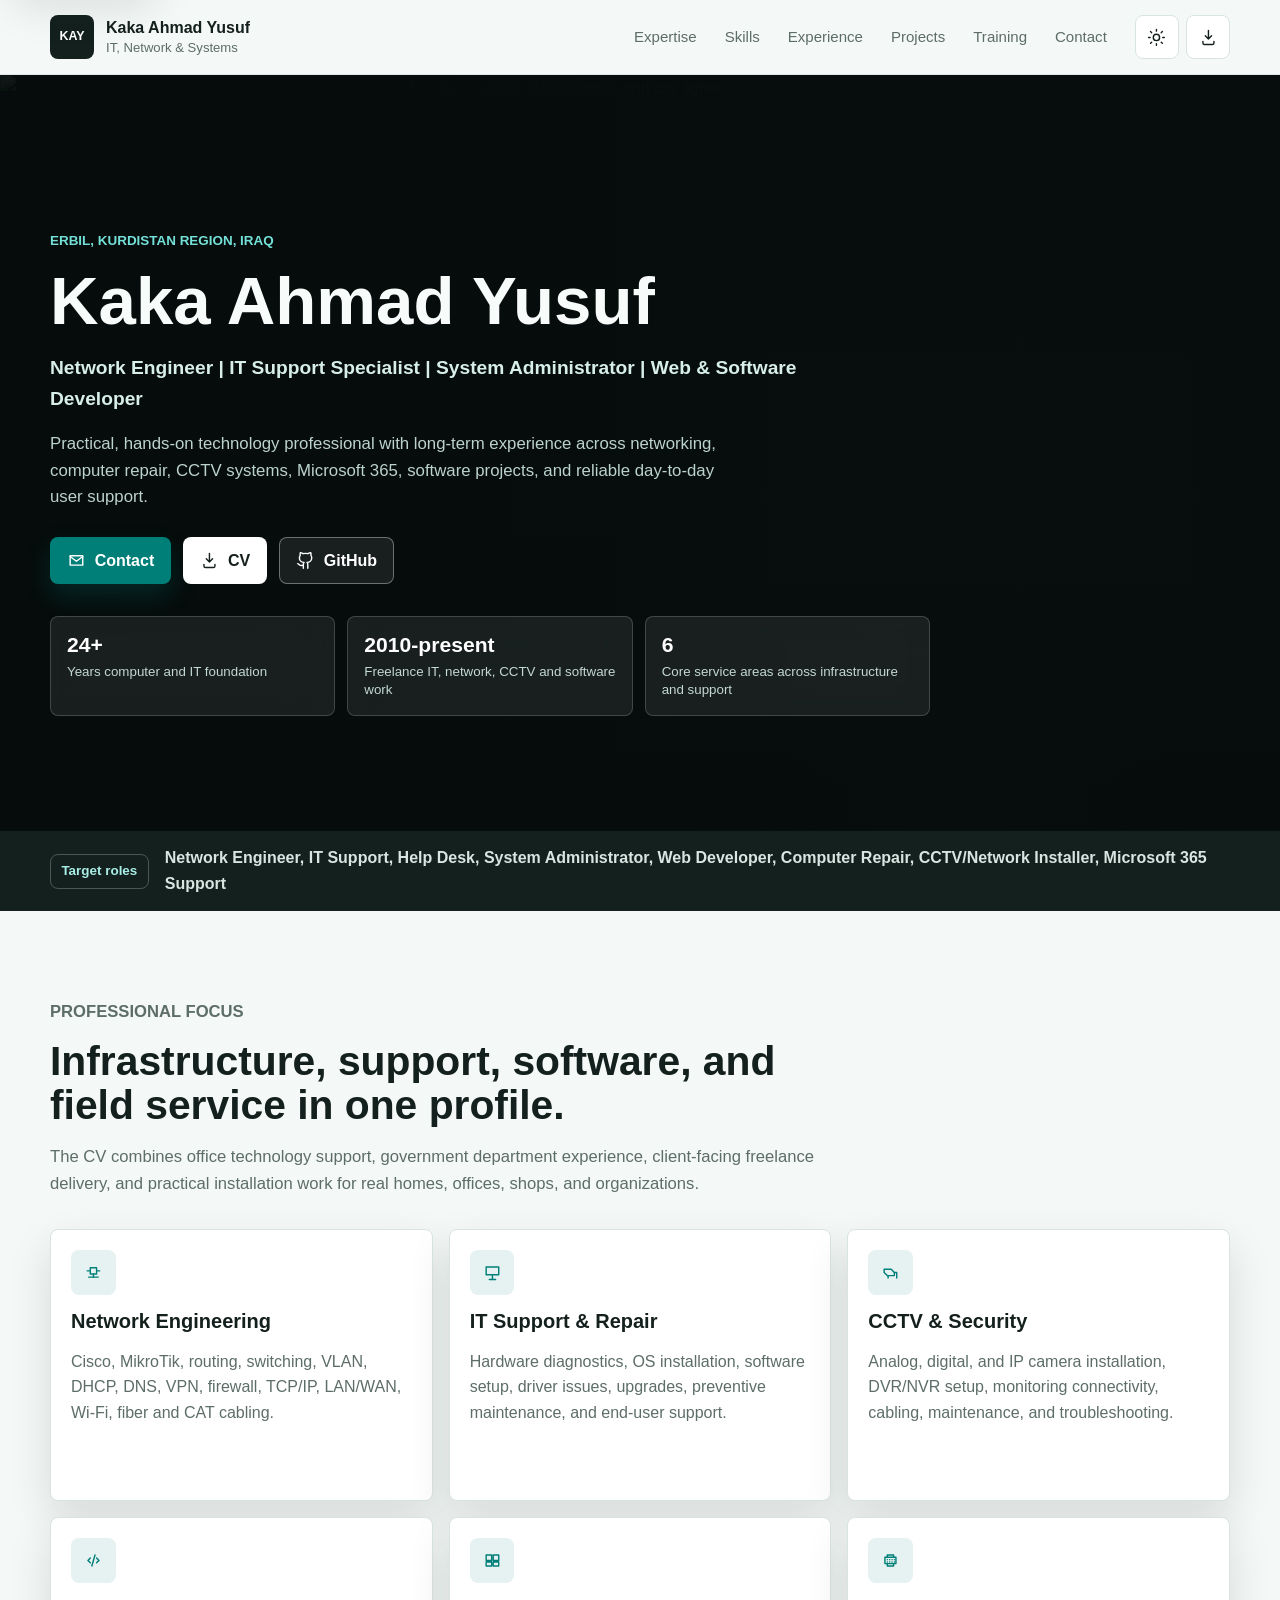
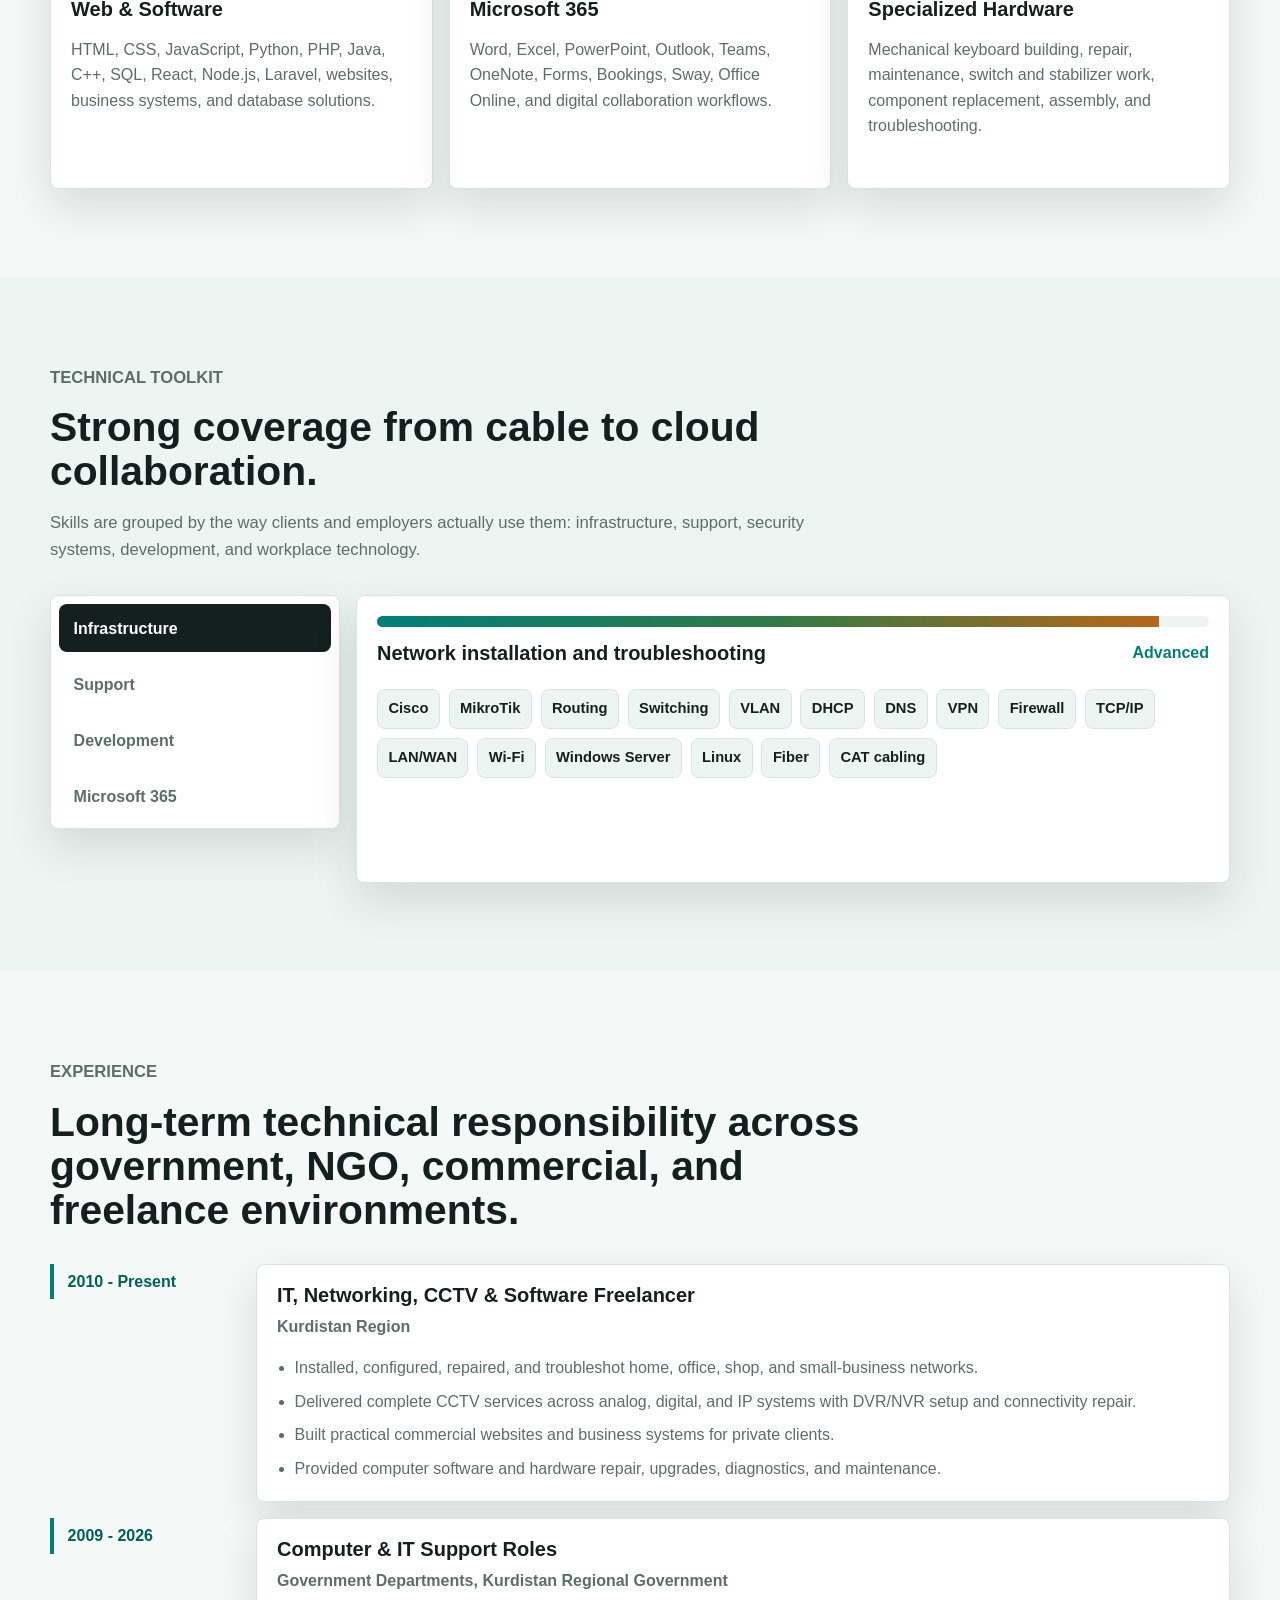
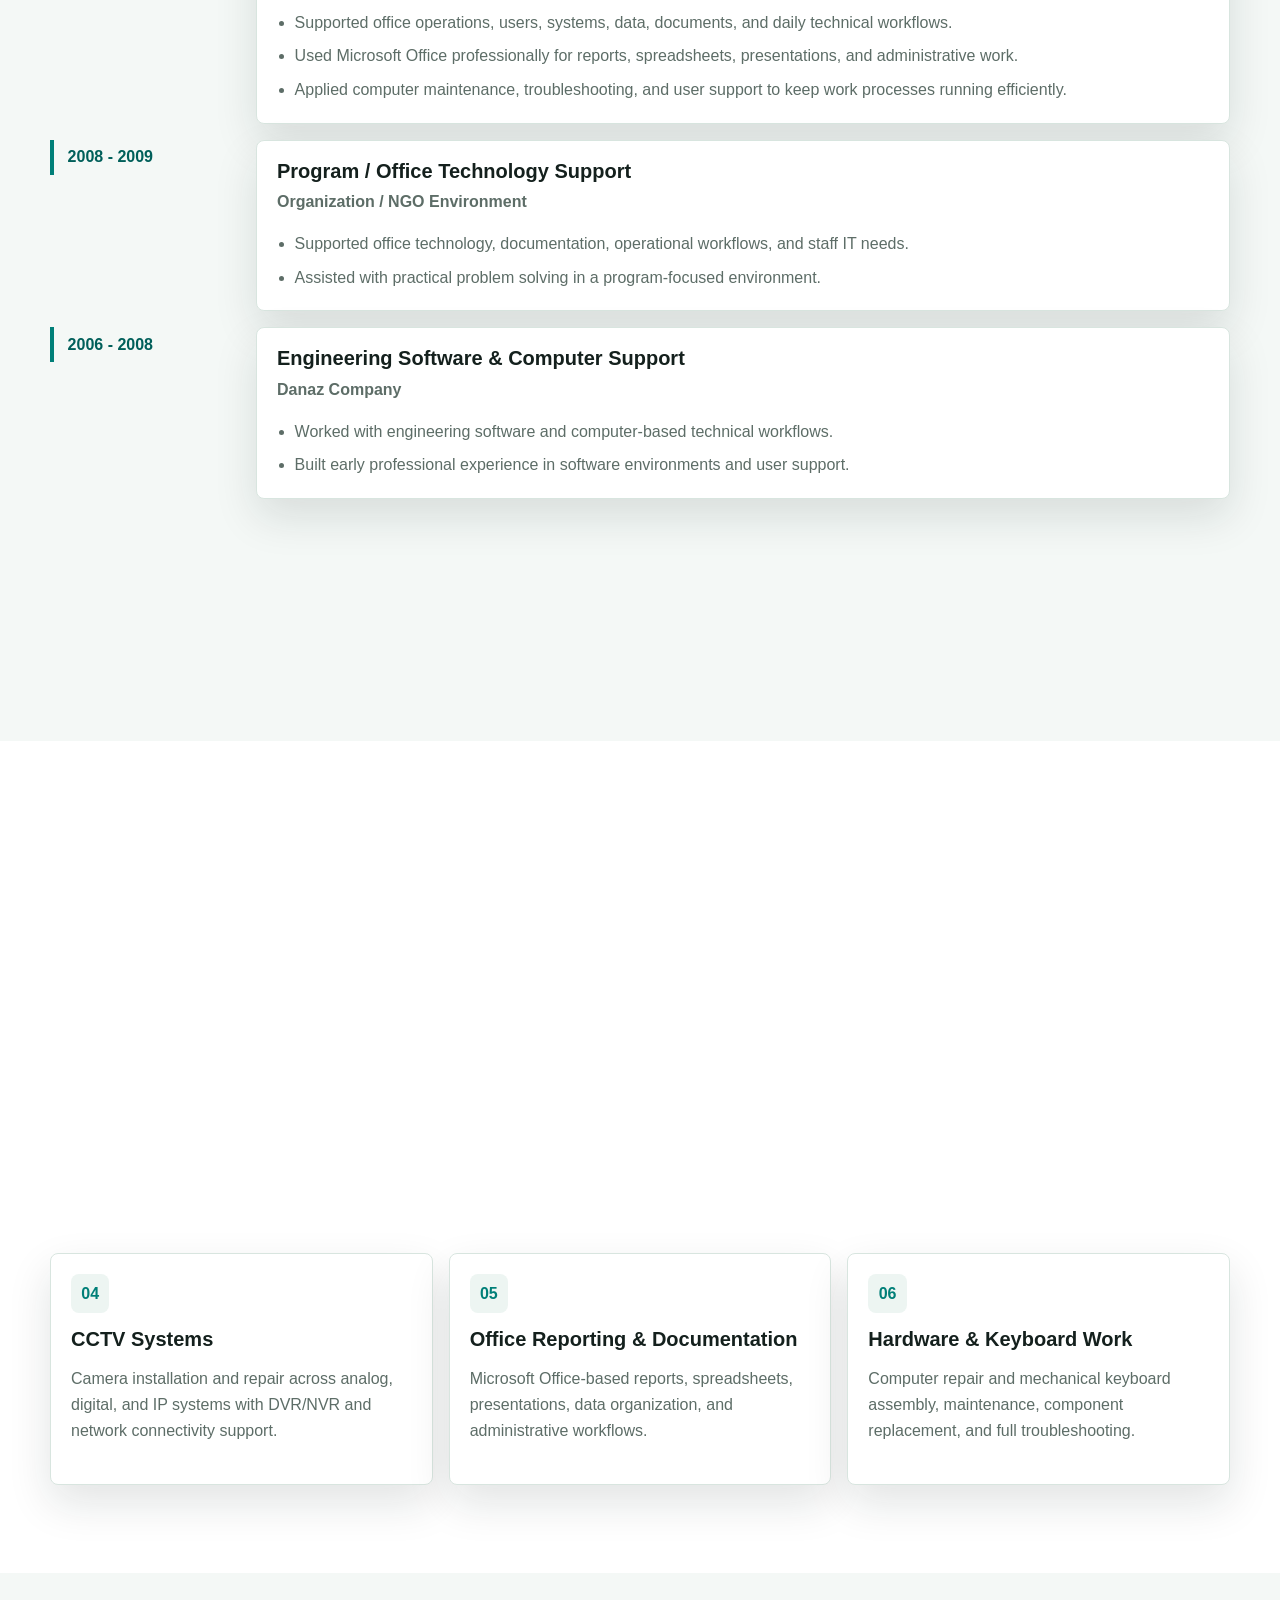
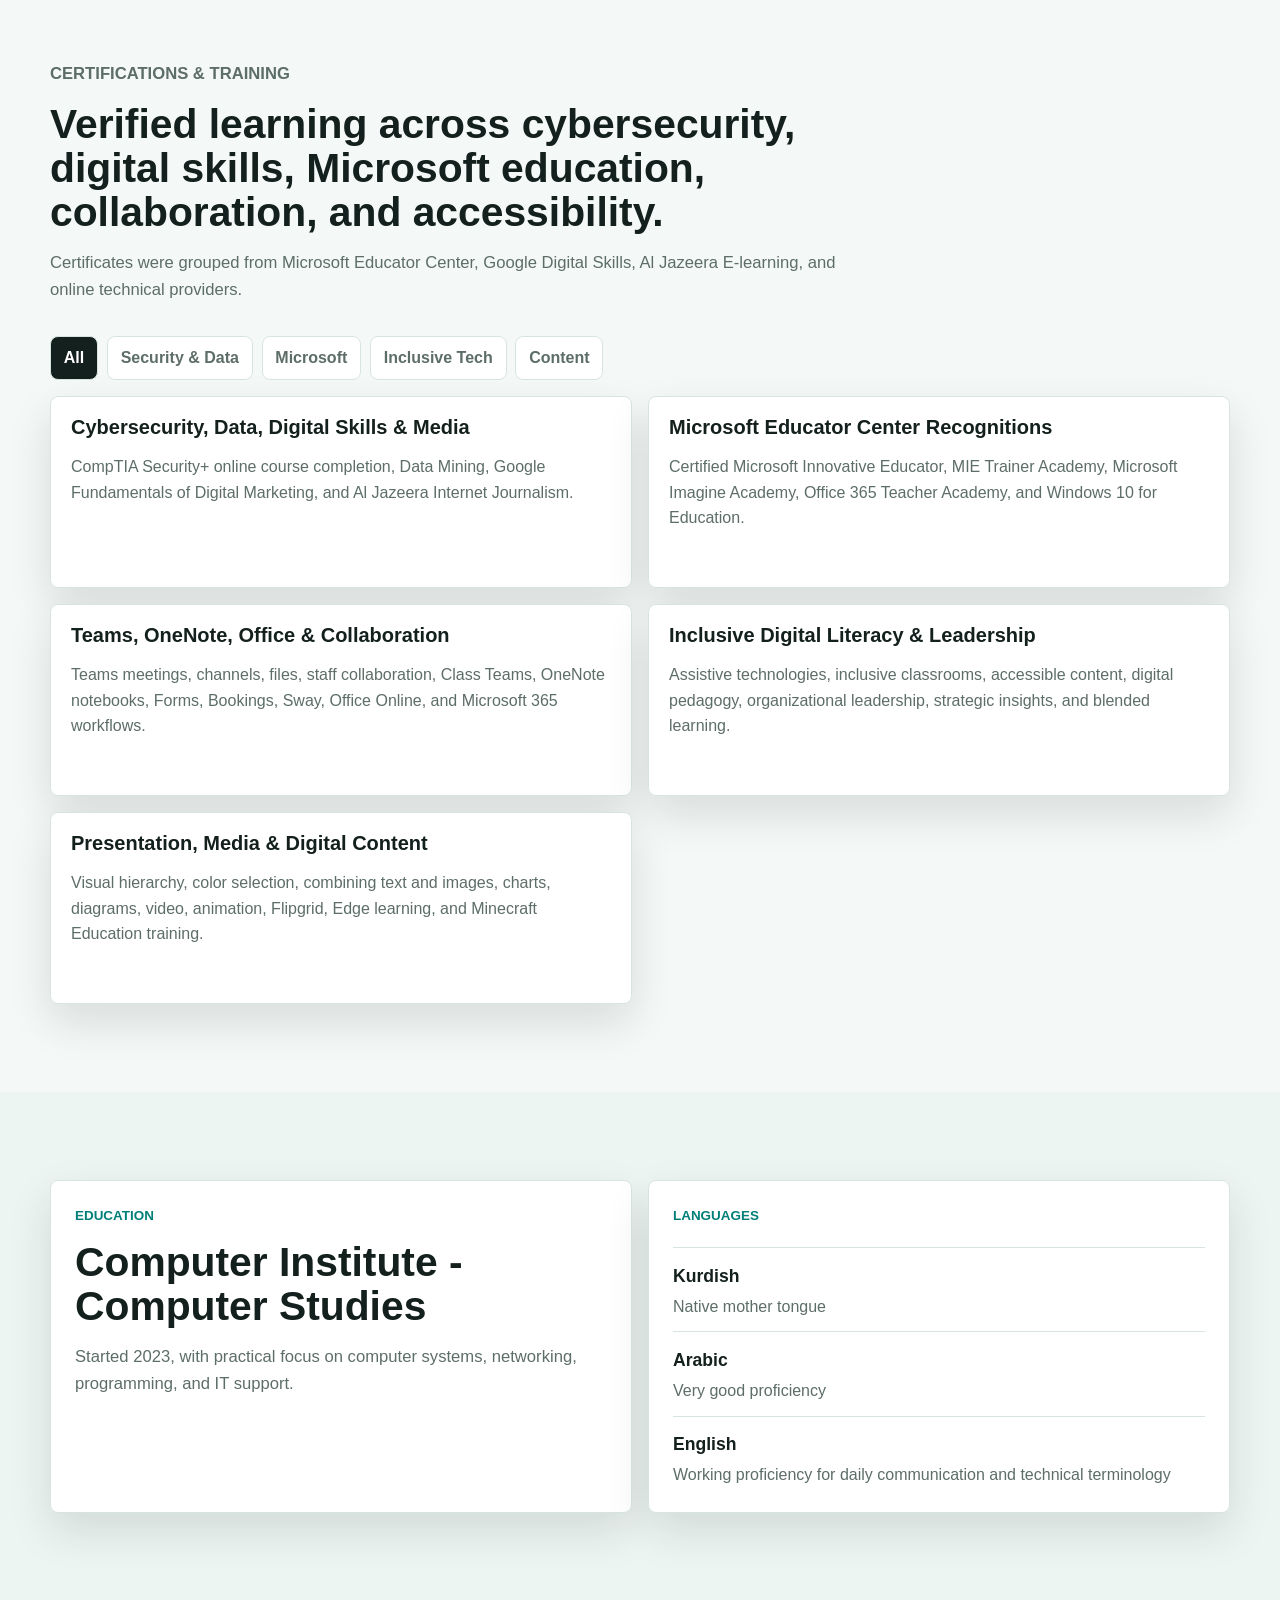
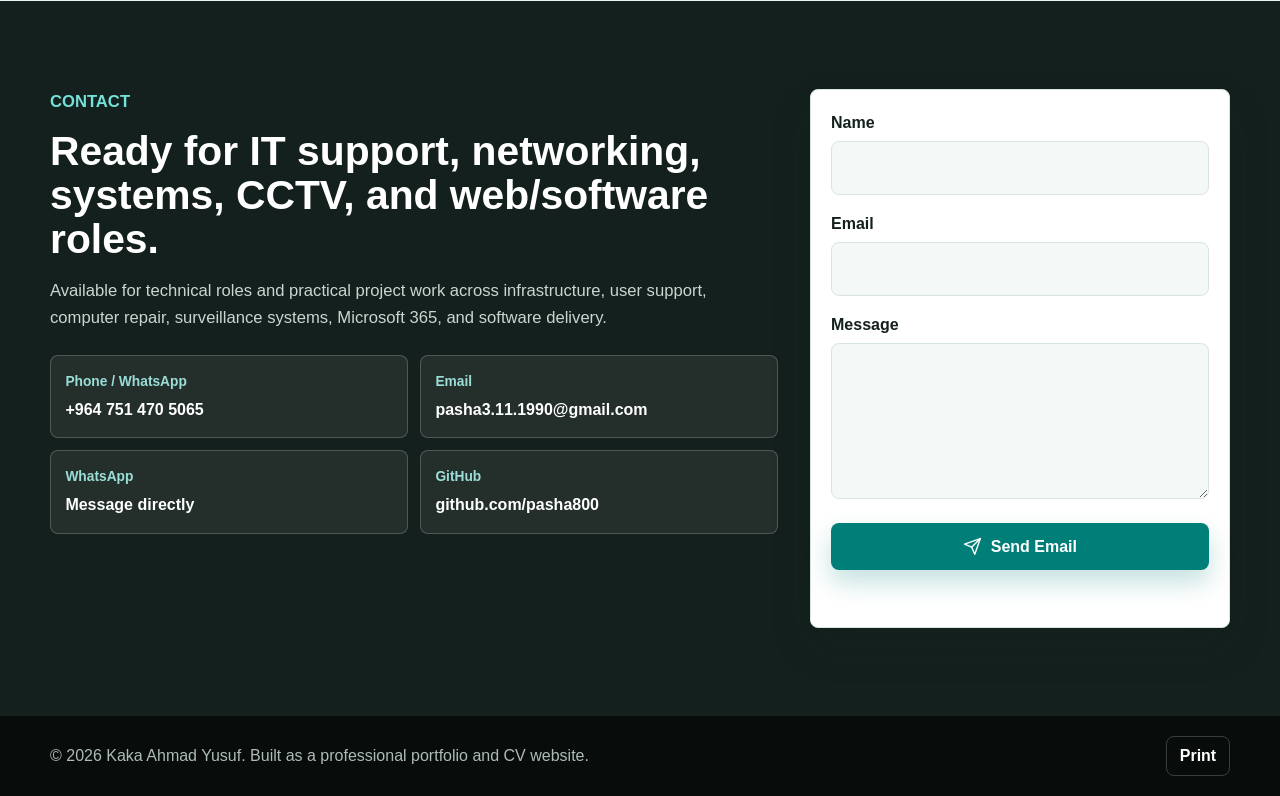
==== index.html @ f0e7d126 "Add files via upload" ====
<!doctype html>
<html lang="en">
  <head>
    <meta charset="utf-8">
    <meta name="viewport" content="width=device-width, initial-scale=1">
    <title>Kaka Ahmad Yusuf | Network Engineer & IT Support Specialist</title>
    <meta
      name="description"
      content="Portfolio and CV website for Kaka Ahmad Yusuf, an IT support, network engineering, CCTV, systems administration, and web/software development professional based in Erbil, Kurdistan Region, Iraq."
    >
    <meta name="theme-color" content="#0f1715">
    <meta property="og:title" content="Kaka Ahmad Yusuf | IT, Network & Systems Professional">
    <meta
      property="og:description"
      content="Experienced IT support, networking, CCTV, systems administration, Microsoft 365, and web/software development professional."
    >
    <meta property="og:type" content="website">
    <meta property="og:image" content="assets/hero-tech.png">
    <link rel="icon" href="assets/favicon.svg" type="image/svg+xml">
    <link rel="stylesheet" href="styles.css">
    <script type="application/ld+json">
      {
        "@context": "https://schema.org",
        "@type": "Person",
        "name": "Kaka Ahmad Yusuf",
        "jobTitle": "Network Engineer, IT Support Specialist, System Administrator, Web & Software Developer",
        "address": {
          "@type": "PostalAddress",
          "addressLocality": "Erbil",
          "addressRegion": "Kurdistan Region",
          "addressCountry": "Iraq"
        },
        "email": "mailto:pasha3.11.1990@gmail.com",
        "telephone": "+9647514705065",
        "sameAs": ["https://github.com/pasha800"],
        "knowsAbout": [
          "Cisco",
          "MikroTik",
          "Network troubleshooting",
          "CCTV",
          "Computer repair",
          "Microsoft 365",
          "Web development",
          "System administration"
        ]
      }
    </script>
  </head>
  <body>
    <a class="skip-link" href="#main">Skip to content</a>
    <div class="scroll-progress" aria-hidden="true"></div>

    <header class="site-header" id="top">
      <nav class="nav-shell" aria-label="Primary navigation">
        <a class="brand" href="#top" aria-label="Kaka Ahmad Yusuf home">
          <span class="brand-mark" aria-hidden="true">KAY</span>
          <span class="brand-copy">
            <strong>Kaka Ahmad Yusuf</strong>
            <small>IT, Network & Systems</small>
          </span>
        </a>

        <button class="icon-button nav-toggle" type="button" aria-expanded="false" aria-controls="nav-menu" aria-label="Open navigation" title="Open navigation">
          <svg viewBox="0 0 24 24" aria-hidden="true">
            <path d="M4 7h16M4 12h16M4 17h16"></path>
          </svg>
        </button>

        <div class="nav-links" id="nav-menu">
          <a href="#expertise">Expertise</a>
          <a href="#skills">Skills</a>
          <a href="#experience">Experience</a>
          <a href="#projects">Projects</a>
          <a href="#certifications">Training</a>
          <a href="#contact">Contact</a>
        </div>

        <div class="nav-actions">
          <button class="icon-button theme-toggle" type="button" aria-label="Toggle color theme" title="Toggle theme">
            <svg class="sun-icon" viewBox="0 0 24 24" aria-hidden="true">
              <path d="M12 4V2m0 20v-2m8-8h2M2 12h2m14.1-6.1 1.4-1.4M4.5 19.5l1.4-1.4m0-12.2L4.5 4.5m15 15-1.4-1.4"></path>
              <circle cx="12" cy="12" r="4"></circle>
            </svg>
            <svg class="moon-icon" viewBox="0 0 24 24" aria-hidden="true">
              <path d="M20 14.7A8 8 0 0 1 9.3 4 7 7 0 1 0 20 14.7Z"></path>
            </svg>
          </button>
          <a class="icon-button nav-download" href="Kaka_Ahmad_Yusuf_CV.docx" download aria-label="Download CV" title="Download CV">
            <svg viewBox="0 0 24 24" aria-hidden="true">
              <path d="M12 3v11m0 0 4-4m-4 4-4-4"></path>
              <path d="M5 17v2a2 2 0 0 0 2 2h10a2 2 0 0 0 2-2v-2"></path>
            </svg>
          </a>
        </div>
      </nav>
    </header>

    <main id="main">
      <section class="hero" aria-labelledby="hero-title">
        <img class="hero-image" src="assets/hero-tech.png" alt="Modern network operations room with server racks, CCTV, fiber cabling, dashboards, and city lights.">
        <div class="hero-shade" aria-hidden="true"></div>
        <div class="hero-content">
          <p class="eyebrow">Erbil, Kurdistan Region, Iraq</p>
          <h1 id="hero-title">Kaka Ahmad Yusuf</h1>
          <p class="hero-role">Network Engineer | IT Support Specialist | System Administrator | Web & Software Developer</p>
          <p class="hero-summary">
            Practical, hands-on technology professional with long-term experience across networking, computer repair, CCTV systems,
            Microsoft 365, software projects, and reliable day-to-day user support.
          </p>
          <div class="hero-actions" aria-label="Primary contact actions">
            <a class="button button-primary" href="mailto:pasha3.11.1990@gmail.com">
              <svg viewBox="0 0 24 24" aria-hidden="true">
                <path d="M4 6h16v12H4z"></path>
                <path d="m4 7 8 6 8-6"></path>
              </svg>
              Contact
            </a>
            <a class="button button-secondary" href="Kaka_Ahmad_Yusuf_CV.docx" download>
              <svg viewBox="0 0 24 24" aria-hidden="true">
                <path d="M12 3v11m0 0 4-4m-4 4-4-4"></path>
                <path d="M5 17v2a2 2 0 0 0 2 2h10a2 2 0 0 0 2-2v-2"></path>
              </svg>
              CV
            </a>
            <a class="button button-ghost" href="https://github.com/pasha800" target="_blank" rel="noreferrer">
              <svg viewBox="0 0 24 24" aria-hidden="true">
                <path d="M15 22v-4a4.8 4.8 0 0 0-1-3.5c3 0 6-2 6-5.5.1-1.3-.3-2.5-1.1-3.5.3-1.1.3-2.3-.1-3.4 0 0-1-.3-3.5 1.3a12.3 12.3 0 0 0-6.3 0C6.5 1.8 5.5 2.1 5.5 2.1c-.4 1.1-.4 2.3-.1 3.4A5.2 5.2 0 0 0 4.3 9c0 3.5 3 5.5 6 5.5a4.8 4.8 0 0 0-1 3.5v4"></path>
                <path d="M9 18c-4.5 2-5-2-7-2"></path>
              </svg>
              GitHub
            </a>
          </div>
          <div class="hero-facts" aria-label="Professional highlights">
            <div>
              <span>24+</span>
              <small>Years computer and IT foundation</small>
            </div>
            <div>
              <span>2010-present</span>
              <small>Freelance IT, network, CCTV and software work</small>
            </div>
            <div>
              <span>6</span>
              <small>Core service areas across infrastructure and support</small>
            </div>
          </div>
        </div>
      </section>

      <section class="role-strip" aria-label="Target roles">
        <div class="role-strip-inner">
          <span>Target roles</span>
          <p>Network Engineer, IT Support, Help Desk, System Administrator, Web Developer, Computer Repair, CCTV/Network Installer, Microsoft 365 Support</p>
        </div>
      </section>

      <section class="section section-light" id="expertise">
        <div class="section-inner">
          <div class="section-head reveal">
            <p class="eyebrow">Professional focus</p>
            <h2>Infrastructure, support, software, and field service in one profile.</h2>
            <p>
              The CV combines office technology support, government department experience, client-facing freelance delivery,
              and practical installation work for real homes, offices, shops, and organizations.
            </p>
          </div>

          <div class="card-grid expertise-grid">
            <article class="feature-card reveal">
              <span class="card-icon" aria-hidden="true">
                <svg viewBox="0 0 24 24"><path d="M6 18h12M8 6h8v8H8z"></path><path d="M12 14v4M7 10H4m16 0h-3"></path></svg>
              </span>
              <h3>Network Engineering</h3>
              <p>Cisco, MikroTik, routing, switching, VLAN, DHCP, DNS, VPN, firewall, TCP/IP, LAN/WAN, Wi-Fi, fiber and CAT cabling.</p>
            </article>
            <article class="feature-card reveal">
              <span class="card-icon" aria-hidden="true">
                <svg viewBox="0 0 24 24"><path d="M4 5h16v10H4z"></path><path d="M8 21h8m-4-6v6"></path></svg>
              </span>
              <h3>IT Support & Repair</h3>
              <p>Hardware diagnostics, OS installation, software setup, driver issues, upgrades, preventive maintenance, and end-user support.</p>
            </article>
            <article class="feature-card reveal">
              <span class="card-icon" aria-hidden="true">
                <svg viewBox="0 0 24 24"><path d="M4 8h9l4 4v4H8l-4-4z"></path><path d="M17 12h3v7M9 16v3"></path></svg>
              </span>
              <h3>CCTV & Security</h3>
              <p>Analog, digital, and IP camera installation, DVR/NVR setup, monitoring connectivity, cabling, maintenance, and troubleshooting.</p>
            </article>
            <article class="feature-card reveal">
              <span class="card-icon" aria-hidden="true">
                <svg viewBox="0 0 24 24"><path d="M8 9 5 12l3 3m8-6 3 3-3 3"></path><path d="m14 5-4 14"></path></svg>
              </span>
              <h3>Web & Software</h3>
              <p>HTML, CSS, JavaScript, Python, PHP, Java, C++, SQL, React, Node.js, Laravel, websites, business systems, and database solutions.</p>
            </article>
            <article class="feature-card reveal">
              <span class="card-icon" aria-hidden="true">
                <svg viewBox="0 0 24 24"><path d="M4 5h7v7H4zM13 5h7v7h-7zM4 14h7v5H4zM13 14h7v5h-7z"></path></svg>
              </span>
              <h3>Microsoft 365</h3>
              <p>Word, Excel, PowerPoint, Outlook, Teams, OneNote, Forms, Bookings, Sway, Office Online, and digital collaboration workflows.</p>
            </article>
            <article class="feature-card reveal">
              <span class="card-icon" aria-hidden="true">
                <svg viewBox="0 0 24 24"><path d="M5 8h14v8H5z"></path><path d="M8 8V5h8v3M8 16v3h8v-3M8 11h.1M11 11h.1M14 11h.1M17 11h.1M8 14h.1M11 14h.1M14 14h.1M17 14h.1"></path></svg>
              </span>
              <h3>Specialized Hardware</h3>
              <p>Mechanical keyboard building, repair, maintenance, switch and stabilizer work, component replacement, assembly, and troubleshooting.</p>
            </article>
          </div>
        </div>
      </section>

      <section class="section section-muted" id="skills">
        <div class="section-inner">
          <div class="section-head reveal">
            <p class="eyebrow">Technical toolkit</p>
            <h2>Strong coverage from cable to cloud collaboration.</h2>
            <p>Skills are grouped by the way clients and employers actually use them: infrastructure, support, security systems, development, and workplace technology.</p>
          </div>

          <div class="skill-layout">
            <div class="skill-tabs reveal" role="tablist" aria-label="Skill groups">
              <button class="tab-button" type="button" role="tab" aria-selected="true" aria-controls="skill-network" id="tab-network" data-tab="skill-network">Infrastructure</button>
              <button class="tab-button" type="button" role="tab" aria-selected="false" aria-controls="skill-support" id="tab-support" data-tab="skill-support">Support</button>
              <button class="tab-button" type="button" role="tab" aria-selected="false" aria-controls="skill-dev" id="tab-dev" data-tab="skill-dev">Development</button>
              <button class="tab-button" type="button" role="tab" aria-selected="false" aria-controls="skill-office" id="tab-office" data-tab="skill-office">Microsoft 365</button>
            </div>

            <div class="skill-panels reveal">
              <div class="skill-panel" id="skill-network" role="tabpanel" aria-labelledby="tab-network">
                <div class="skill-meter"><span style="--level: 94%"></span><strong>Network installation and troubleshooting</strong><em>Advanced</em></div>
                <div class="skill-cloud">
                  <span>Cisco</span><span>MikroTik</span><span>Routing</span><span>Switching</span><span>VLAN</span><span>DHCP</span><span>DNS</span><span>VPN</span><span>Firewall</span><span>TCP/IP</span><span>LAN/WAN</span><span>Wi-Fi</span><span>Windows Server</span><span>Linux</span><span>Fiber</span><span>CAT cabling</span>
                </div>
              </div>
              <div class="skill-panel" id="skill-support" role="tabpanel" aria-labelledby="tab-support" hidden>
                <div class="skill-meter"><span style="--level: 92%"></span><strong>Computer diagnostics and user support</strong><em>Advanced</em></div>
                <div class="skill-cloud">
                  <span>Hardware diagnostics</span><span>OS installation</span><span>Software setup</span><span>Driver repair</span><span>Upgrades</span><span>Maintenance</span><span>Help desk</span><span>End-user support</span><span>Component troubleshooting</span><span>Mechanical keyboards</span>
                </div>
              </div>
              <div class="skill-panel" id="skill-dev" role="tabpanel" aria-labelledby="tab-dev" hidden>
                <div class="skill-meter"><span style="--level: 86%"></span><strong>Websites, business systems, and database solutions</strong><em>Strong</em></div>
                <div class="skill-cloud">
                  <span>HTML</span><span>CSS</span><span>JavaScript</span><span>Python</span><span>PHP</span><span>Java</span><span>C++</span><span>SQL</span><span>React</span><span>Node.js</span><span>Laravel</span><span>Database-driven systems</span>
                </div>
              </div>
              <div class="skill-panel" id="skill-office" role="tabpanel" aria-labelledby="tab-office" hidden>
                <div class="skill-meter"><span style="--level: 90%"></span><strong>Office productivity and collaboration</strong><em>Advanced</em></div>
                <div class="skill-cloud">
                  <span>Word</span><span>Excel</span><span>PowerPoint</span><span>Outlook</span><span>Teams</span><span>OneNote</span><span>Forms</span><span>Bookings</span><span>Sway</span><span>Office Online</span><span>Windows 10 for Education</span>
                </div>
              </div>
            </div>
          </div>
        </div>
      </section>

      <section class="section section-light" id="experience">
        <div class="section-inner">
          <div class="section-head reveal">
            <p class="eyebrow">Experience</p>
            <h2>Long-term technical responsibility across government, NGO, commercial, and freelance environments.</h2>
          </div>

          <div class="timeline">
            <article class="timeline-item reveal">
              <div class="timeline-date">2010 - Present</div>
              <div class="timeline-body">
                <h3>IT, Networking, CCTV & Software Freelancer</h3>
                <p>Kurdistan Region</p>
                <ul>
                  <li>Installed, configured, repaired, and troubleshot home, office, shop, and small-business networks.</li>
                  <li>Delivered complete CCTV services across analog, digital, and IP systems with DVR/NVR setup and connectivity repair.</li>
                  <li>Built practical commercial websites and business systems for private clients.</li>
                  <li>Provided computer software and hardware repair, upgrades, diagnostics, and maintenance.</li>
                </ul>
              </div>
            </article>
            <article class="timeline-item reveal">
              <div class="timeline-date">2009 - 2026</div>
              <div class="timeline-body">
                <h3>Computer & IT Support Roles</h3>
                <p>Government Departments, Kurdistan Regional Government</p>
                <ul>
                  <li>Supported office operations, users, systems, data, documents, and daily technical workflows.</li>
                  <li>Used Microsoft Office professionally for reports, spreadsheets, presentations, and administrative work.</li>
                  <li>Applied computer maintenance, troubleshooting, and user support to keep work processes running efficiently.</li>
                </ul>
              </div>
            </article>
            <article class="timeline-item reveal">
              <div class="timeline-date">2008 - 2009</div>
              <div class="timeline-body">
                <h3>Program / Office Technology Support</h3>
                <p>Organization / NGO Environment</p>
                <ul>
                  <li>Supported office technology, documentation, operational workflows, and staff IT needs.</li>
                  <li>Assisted with practical problem solving in a program-focused environment.</li>
                </ul>
              </div>
            </article>
            <article class="timeline-item reveal">
              <div class="timeline-date">2006 - 2008</div>
              <div class="timeline-body">
                <h3>Engineering Software & Computer Support</h3>
                <p>Danaz Company</p>
                <ul>
                  <li>Worked with engineering software and computer-based technical workflows.</li>
                  <li>Built early professional experience in software environments and user support.</li>
                </ul>
              </div>
            </article>
            <article class="timeline-item reveal">
              <div class="timeline-date">2002 - 2007</div>
              <div class="timeline-body">
                <h3>Early Computer & Technical Experience</h3>
                <p>Various computer-based work</p>
                <ul>
                  <li>Developed a strong hands-on foundation in software, hardware, troubleshooting, and practical IT support.</li>
                </ul>
              </div>
            </article>
          </div>
        </div>
      </section>

      <section class="section section-accent" id="projects">
        <div class="section-inner">
          <div class="section-head reveal">
            <p class="eyebrow">Selected project experience</p>
            <h2>Practical delivery for organizations, offices, shops, and individual clients.</h2>
          </div>

          <div class="card-grid project-grid">
            <article class="project-card reveal">
              <span>01</span>
              <h3>Business Systems & Workflow Tools</h3>
              <p>Government and commercial software projects built around practical daily workflows and reliable operation.</p>
            </article>
            <article class="project-card reveal">
              <span>02</span>
              <h3>Web Development</h3>
              <p>Private and commercial websites using modern web technologies, database-driven solutions, and client-focused structure.</p>
            </article>
            <article class="project-card reveal">
              <span>03</span>
              <h3>Network Installation & Repair</h3>
              <p>Fiber, CAT cabling, routers, switches, Wi-Fi coverage, device setup, and troubleshooting for homes and workplaces.</p>
            </article>
            <article class="project-card reveal">
              <span>04</span>
              <h3>CCTV Systems</h3>
              <p>Camera installation and repair across analog, digital, and IP systems with DVR/NVR and network connectivity support.</p>
            </article>
            <article class="project-card reveal">
              <span>05</span>
              <h3>Office Reporting & Documentation</h3>
              <p>Microsoft Office-based reports, spreadsheets, presentations, data organization, and administrative workflows.</p>
            </article>
            <article class="project-card reveal">
              <span>06</span>
              <h3>Hardware & Keyboard Work</h3>
              <p>Computer repair and mechanical keyboard assembly, maintenance, component replacement, and full troubleshooting.</p>
            </article>
          </div>
        </div>
      </section>

      <section class="section section-light" id="certifications">
        <div class="section-inner">
          <div class="section-head reveal">
            <p class="eyebrow">Certifications & training</p>
            <h2>Verified learning across cybersecurity, digital skills, Microsoft education, collaboration, and accessibility.</h2>
            <p>Certificates were grouped from Microsoft Educator Center, Google Digital Skills, Al Jazeera E-learning, and online technical providers.</p>
          </div>

          <div class="filter-bar reveal" aria-label="Certification filters">
            <button class="filter-button" type="button" data-filter="all" aria-pressed="true">All</button>
            <button class="filter-button" type="button" data-filter="security" aria-pressed="false">Security & Data</button>
            <button class="filter-button" type="button" data-filter="microsoft" aria-pressed="false">Microsoft</button>
            <button class="filter-button" type="button" data-filter="inclusive" aria-pressed="false">Inclusive Tech</button>
            <button class="filter-button" type="button" data-filter="content" aria-pressed="false">Content</button>
          </div>

          <div class="cert-grid">
            <article class="cert-card reveal" data-cert="security">
              <h3>Cybersecurity, Data, Digital Skills & Media</h3>
              <p>CompTIA Security+ online course completion, Data Mining, Google Fundamentals of Digital Marketing, and Al Jazeera Internet Journalism.</p>
            </article>
            <article class="cert-card reveal" data-cert="microsoft">
              <h3>Microsoft Educator Center Recognitions</h3>
              <p>Certified Microsoft Innovative Educator, MIE Trainer Academy, Microsoft Imagine Academy, Office 365 Teacher Academy, and Windows 10 for Education.</p>
            </article>
            <article class="cert-card reveal" data-cert="microsoft">
              <h3>Teams, OneNote, Office & Collaboration</h3>
              <p>Teams meetings, channels, files, staff collaboration, Class Teams, OneNote notebooks, Forms, Bookings, Sway, Office Online, and Microsoft 365 workflows.</p>
            </article>
            <article class="cert-card reveal" data-cert="inclusive">
              <h3>Inclusive Digital Literacy & Leadership</h3>
              <p>Assistive technologies, inclusive classrooms, accessible content, digital pedagogy, organizational leadership, strategic insights, and blended learning.</p>
            </article>
            <article class="cert-card reveal" data-cert="content">
              <h3>Presentation, Media & Digital Content</h3>
              <p>Visual hierarchy, color selection, combining text and images, charts, diagrams, video, animation, Flipgrid, Edge learning, and Minecraft Education training.</p>
            </article>
          </div>
        </div>
      </section>

      <section class="section section-muted" id="education">
        <div class="section-inner two-column">
          <div class="panel-block reveal">
            <p class="eyebrow">Education</p>
            <h2>Computer Institute - Computer Studies</h2>
            <p class="large-text">Started 2023, with practical focus on computer systems, networking, programming, and IT support.</p>
          </div>
          <div class="panel-block reveal">
            <p class="eyebrow">Languages</p>
            <div class="language-list">
              <div><strong>Kurdish</strong><span>Native mother tongue</span></div>
              <div><strong>Arabic</strong><span>Very good proficiency</span></div>
              <div><strong>English</strong><span>Working proficiency for daily communication and technical terminology</span></div>
            </div>
          </div>
        </div>
      </section>

      <section class="section contact-section" id="contact">
        <div class="section-inner contact-layout">
          <div class="contact-copy reveal">
            <p class="eyebrow">Contact</p>
            <h2>Ready for IT support, networking, systems, CCTV, and web/software roles.</h2>
            <p>
              Available for technical roles and practical project work across infrastructure, user support, computer repair,
              surveillance systems, Microsoft 365, and software delivery.
            </p>
            <div class="contact-methods">
              <a href="tel:+9647514705065">
                <span>Phone / WhatsApp</span>
                <strong>+964 751 470 5065</strong>
              </a>
              <a href="mailto:pasha3.11.1990@gmail.com">
                <span>Email</span>
                <strong>pasha3.11.1990@gmail.com</strong>
              </a>
              <a href="https://wa.me/9647514705065" target="_blank" rel="noreferrer">
                <span>WhatsApp</span>
                <strong>Message directly</strong>
              </a>
              <a href="https://github.com/pasha800" target="_blank" rel="noreferrer">
                <span>GitHub</span>
                <strong>github.com/pasha800</strong>
              </a>
            </div>
          </div>

          <form class="contact-form reveal" id="contact-form">
            <label for="name">Name</label>
            <input id="name" name="name" type="text" autocomplete="name" required>

            <label for="email">Email</label>
            <input id="email" name="email" type="email" autocomplete="email" required>

            <label for="message">Message</label>
            <textarea id="message" name="message" rows="5" required></textarea>

            <button class="button button-primary" type="submit">
              <svg viewBox="0 0 24 24" aria-hidden="true">
                <path d="M22 2 11 13"></path>
                <path d="m22 2-7 20-4-9-9-4z"></path>
              </svg>
              Send Email
            </button>
            <p class="form-status" id="form-status" role="status" aria-live="polite"></p>
          </form>
        </div>
      </section>
    </main>

    <footer class="site-footer">
      <div class="footer-inner">
        <p>© <span id="year"></span> Kaka Ahmad Yusuf. Built as a professional portfolio and CV website.</p>
        <button class="text-button" type="button" id="print-page">Print</button>
      </div>
    </footer>

    <script src="script.js"></script>
  </body>
</html>
---- styles.css ----
:root {
  color-scheme: light;
  --bg: #f4f8f6;
  --surface: #ffffff;
  --surface-strong: #edf5f2;
  --ink: #14201d;
  --muted: #5d6d67;
  --line: #d8e5df;
  --teal: #007f78;
  --teal-strong: #005f5a;
  --amber: #b86617;
  --green: #2f7a47;
  --shadow: 0 18px 44px rgba(20, 32, 29, 0.12);
  --radius: 8px;
  --max: 1180px;
  --header: 74px;
}

[data-theme="dark"] {
  color-scheme: dark;
  --bg: #101715;
  --surface: #17211e;
  --surface-strong: #1d2a26;
  --ink: #edf7f3;
  --muted: #adbbb6;
  --line: #31433d;
  --teal: #3fcac0;
  --teal-strong: #82ded7;
  --amber: #e3a34f;
  --green: #70c28b;
  --shadow: 0 18px 44px rgba(0, 0, 0, 0.32);
}

* {
  box-sizing: border-box;
}

html {
  scroll-behavior: smooth;
}

body {
  margin: 0;
  background: var(--bg);
  color: var(--ink);
  font-family: Arial, Helvetica, sans-serif;
  line-height: 1.6;
  text-rendering: optimizeLegibility;
  overflow-x: hidden;
}

body.nav-open {
  overflow: hidden;
}

img,
svg {
  display: block;
  max-width: 100%;
}

main {
  overflow-x: clip;
}

a {
  color: inherit;
}

button,
input,
textarea {
  font: inherit;
}

button {
  cursor: pointer;
}

::selection {
  background: rgba(0, 127, 120, 0.22);
}

.skip-link {
  position: fixed;
  left: 1rem;
  top: 1rem;
  z-index: 1000;
  transform: translateY(-160%);
  border-radius: var(--radius);
  background: var(--surface);
  color: var(--ink);
  padding: 0.7rem 1rem;
  box-shadow: var(--shadow);
  transition: transform 180ms ease;
}

.skip-link:focus {
  transform: translateY(0);
}

.scroll-progress {
  position: fixed;
  left: 0;
  top: 0;
  z-index: 1001;
  height: 3px;
  width: 0%;
  background: linear-gradient(90deg, var(--teal), var(--amber));
}

.site-header {
  position: sticky;
  top: 0;
  z-index: 900;
  min-height: var(--header);
  background: rgba(244, 248, 246, 0.88);
  border-bottom: 1px solid rgba(216, 229, 223, 0.78);
  backdrop-filter: blur(16px);
}

[data-theme="dark"] .site-header {
  background: rgba(16, 23, 21, 0.86);
  border-bottom-color: rgba(49, 67, 61, 0.78);
}

.nav-shell {
  width: min(100% - 2rem, var(--max));
  min-height: var(--header);
  margin: 0 auto;
  display: flex;
  align-items: center;
  gap: 1rem;
}

.brand {
  min-width: 0;
  display: inline-flex;
  align-items: center;
  gap: 0.75rem;
  text-decoration: none;
}

.brand-mark {
  width: 2.75rem;
  height: 2.75rem;
  display: grid;
  place-items: center;
  flex: 0 0 auto;
  border-radius: var(--radius);
  background: var(--ink);
  color: var(--surface);
  font-weight: 800;
  font-size: 0.78rem;
  letter-spacing: 0;
}

[data-theme="dark"] .brand-mark {
  background: var(--teal);
  color: #062522;
}

.brand-copy {
  min-width: 0;
  display: grid;
  line-height: 1.15;
}

.brand-copy strong,
.brand-copy small {
  overflow: hidden;
  text-overflow: ellipsis;
  white-space: nowrap;
}

.brand-copy small {
  color: var(--muted);
  font-size: 0.82rem;
  margin-top: 0.18rem;
}

.nav-links {
  display: flex;
  align-items: center;
  justify-content: center;
  gap: 0.25rem;
  margin-left: auto;
}

.nav-links a {
  display: inline-flex;
  align-items: center;
  min-height: 2.45rem;
  border-radius: var(--radius);
  padding: 0 0.75rem;
  color: var(--muted);
  text-decoration: none;
  font-size: 0.94rem;
  transition: background 160ms ease, color 160ms ease;
}

.nav-links a:hover,
.nav-links a:focus-visible {
  background: var(--surface-strong);
  color: var(--ink);
  outline: none;
}

.nav-actions {
  display: flex;
  align-items: center;
  gap: 0.45rem;
}

.icon-button {
  width: 2.75rem;
  height: 2.75rem;
  display: inline-grid;
  place-items: center;
  flex: 0 0 auto;
  border: 1px solid var(--line);
  border-radius: var(--radius);
  background: var(--surface);
  color: var(--ink);
  text-decoration: none;
  transition: transform 160ms ease, border-color 160ms ease, background 160ms ease;
}

.icon-button:hover,
.icon-button:focus-visible {
  transform: translateY(-1px);
  border-color: var(--teal);
  outline: none;
}

.icon-button svg,
.button svg,
.card-icon svg {
  width: 1.18rem;
  height: 1.18rem;
  fill: none;
  stroke: currentColor;
  stroke-width: 1.8;
  stroke-linecap: round;
  stroke-linejoin: round;
}

.theme-toggle {
  position: relative;
}

.theme-toggle .moon-icon,
[data-theme="dark"] .theme-toggle .sun-icon {
  display: none;
}

[data-theme="dark"] .theme-toggle .moon-icon {
  display: block;
}

.nav-toggle {
  display: none;
  margin-left: auto;
}

.hero {
  position: relative;
  min-height: calc(84svh - 0px);
  overflow: hidden;
  display: grid;
  align-items: center;
  background: #08100f;
  isolation: isolate;
}

.hero-image {
  position: absolute;
  inset: 0;
  z-index: -2;
  width: 100%;
  height: 100%;
  object-fit: cover;
  object-position: center;
}

.hero-shade {
  position: absolute;
  inset: 0;
  z-index: -1;
  background:
    linear-gradient(90deg, rgba(5, 12, 11, 0.93) 0%, rgba(5, 12, 11, 0.78) 39%, rgba(5, 12, 11, 0.34) 74%, rgba(5, 12, 11, 0.58) 100%),
    linear-gradient(0deg, rgba(5, 12, 11, 0.55), rgba(5, 12, 11, 0.05) 44%, rgba(5, 12, 11, 0.44));
}

.hero-content {
  width: min(100% - 2rem, var(--max));
  margin: 0 auto;
  padding: 5.5rem 0 3rem;
  color: #f7fbf9;
}

.eyebrow {
  margin: 0 0 0.85rem;
  color: var(--teal);
  font-weight: 800;
  font-size: 0.84rem;
  letter-spacing: 0;
  text-transform: uppercase;
}

.hero .eyebrow {
  color: #74e1d9;
}

h1,
h2,
h3,
p {
  overflow-wrap: anywhere;
}

h1,
h2,
h3 {
  line-height: 1.08;
  margin: 0;
}

h1 {
  max-width: 780px;
  font-size: 4.2rem;
  letter-spacing: 0;
}

.hero-role {
  max-width: 780px;
  margin: 1rem 0 0;
  color: #d7eee9;
  font-size: 1.2rem;
  font-weight: 700;
}

.hero-summary {
  max-width: 690px;
  margin: 1rem 0 0;
  color: #bcd2cd;
  font-size: 1.05rem;
}

.hero-actions {
  display: flex;
  flex-wrap: wrap;
  gap: 0.75rem;
  margin-top: 1.6rem;
}

.button {
  min-height: 2.95rem;
  display: inline-flex;
  align-items: center;
  justify-content: center;
  gap: 0.55rem;
  border: 1px solid transparent;
  border-radius: var(--radius);
  padding: 0.78rem 1rem;
  color: inherit;
  text-decoration: none;
  font-weight: 800;
  line-height: 1.1;
  transition: transform 160ms ease, box-shadow 160ms ease, background 160ms ease, border-color 160ms ease;
}

.button:hover,
.button:focus-visible {
  transform: translateY(-2px);
  outline: none;
}

.button-primary {
  background: var(--teal);
  color: #ffffff;
  box-shadow: 0 12px 26px rgba(0, 127, 120, 0.24);
}

[data-theme="dark"] .button-primary {
  color: #062522;
}

.button-primary:hover,
.button-primary:focus-visible {
  background: var(--teal-strong);
}

.button-secondary {
  background: #ffffff;
  color: #14201d;
}

.button-ghost {
  border-color: rgba(255, 255, 255, 0.36);
  background: rgba(255, 255, 255, 0.08);
  color: #ffffff;
}

.hero-facts {
  width: min(100%, 880px);
  display: grid;
  grid-template-columns: repeat(3, minmax(0, 1fr));
  gap: 0.75rem;
  margin-top: 2rem;
}

.hero-facts div {
  min-height: 6.2rem;
  border: 1px solid rgba(255, 255, 255, 0.18);
  border-radius: var(--radius);
  background: rgba(255, 255, 255, 0.08);
  padding: 1rem;
  backdrop-filter: blur(12px);
}

.hero-facts span {
  display: block;
  color: #ffffff;
  font-size: 1.32rem;
  font-weight: 900;
  line-height: 1.1;
}

.hero-facts small {
  display: block;
  margin-top: 0.45rem;
  color: #c3d8d3;
  line-height: 1.35;
}

.role-strip {
  background: var(--ink);
  color: var(--surface);
}

[data-theme="dark"] .role-strip {
  background: #0b1110;
}

.role-strip-inner {
  width: min(100% - 2rem, var(--max));
  min-height: 5rem;
  margin: 0 auto;
  display: flex;
  align-items: center;
  gap: 1rem;
}

.role-strip span {
  flex: 0 0 auto;
  border: 1px solid rgba(255, 255, 255, 0.24);
  border-radius: var(--radius);
  padding: 0.36rem 0.65rem;
  color: #a8eee7;
  font-size: 0.84rem;
  font-weight: 800;
}

.role-strip p {
  margin: 0;
  color: #d8e5e1;
  font-weight: 700;
}

.section {
  padding: 5.5rem 0;
}

.section-light {
  background: var(--bg);
}

.section-muted {
  background: var(--surface-strong);
}

.section-accent {
  background: var(--surface);
}

.section-inner {
  width: min(100% - 2rem, var(--max));
  margin: 0 auto;
}

.section-head {
  max-width: 820px;
  margin-bottom: 2rem;
}

.section-head h2,
.panel-block h2,
.contact-copy h2 {
  font-size: 2.55rem;
}

.section-head p,
.large-text,
.contact-copy p {
  color: var(--muted);
  font-size: 1.04rem;
}

.card-grid {
  display: grid;
  grid-template-columns: repeat(3, minmax(0, 1fr));
  gap: 1rem;
}

.feature-card,
.project-card,
.cert-card,
.timeline-body,
.panel-block,
.contact-form {
  border: 1px solid var(--line);
  border-radius: var(--radius);
  background: var(--surface);
  box-shadow: var(--shadow);
}

.feature-card {
  min-height: 17rem;
  padding: 1.25rem;
}

.feature-card h3,
.project-card h3,
.cert-card h3,
.timeline-body h3 {
  font-size: 1.25rem;
}

.feature-card p,
.project-card p,
.cert-card p,
.timeline-body p,
.timeline-body li {
  color: var(--muted);
}

.card-icon {
  width: 2.8rem;
  height: 2.8rem;
  display: grid;
  place-items: center;
  margin-bottom: 1rem;
  border-radius: var(--radius);
  background: rgba(0, 127, 120, 0.1);
  color: var(--teal);
}

.skill-layout {
  display: grid;
  grid-template-columns: 290px minmax(0, 1fr);
  gap: 1rem;
  align-items: start;
}

.skill-tabs {
  display: grid;
  gap: 0.5rem;
  border: 1px solid var(--line);
  border-radius: var(--radius);
  background: var(--surface);
  padding: 0.5rem;
  box-shadow: var(--shadow);
}

.tab-button,
.filter-button,
.text-button {
  border: 1px solid transparent;
  border-radius: var(--radius);
  background: transparent;
  color: var(--muted);
  font-weight: 800;
}

.tab-button {
  min-height: 3rem;
  text-align: left;
  padding: 0 0.85rem;
}

.tab-button[aria-selected="true"],
.filter-button[aria-pressed="true"] {
  background: var(--ink);
  color: var(--surface);
}

[data-theme="dark"] .tab-button[aria-selected="true"],
[data-theme="dark"] .filter-button[aria-pressed="true"] {
  background: var(--teal);
  color: #062522;
}

.skill-panels {
  min-height: 18rem;
  border: 1px solid var(--line);
  border-radius: var(--radius);
  background: var(--surface);
  padding: 1.25rem;
  box-shadow: var(--shadow);
}

[hidden] {
  display: none !important;
}

.skill-panel {
  display: grid;
  gap: 1.25rem;
}

.skill-meter {
  display: grid;
  grid-template-columns: 1fr auto;
  gap: 0.65rem 1rem;
  align-items: center;
}

.skill-meter span {
  grid-column: 1 / -1;
  position: relative;
  height: 0.65rem;
  overflow: hidden;
  border-radius: 999px;
  background: var(--surface-strong);
}

.skill-meter span::after {
  content: "";
  position: absolute;
  inset: 0 auto 0 0;
  width: var(--level);
  background: linear-gradient(90deg, var(--teal), var(--green), var(--amber));
}

.skill-meter strong {
  font-size: 1.25rem;
}

.skill-meter em {
  color: var(--teal);
  font-style: normal;
  font-weight: 900;
}

.skill-cloud {
  display: flex;
  flex-wrap: wrap;
  gap: 0.55rem;
}

.skill-cloud span {
  border: 1px solid var(--line);
  border-radius: var(--radius);
  background: var(--surface-strong);
  padding: 0.45rem 0.65rem;
  color: var(--ink);
  font-weight: 700;
  font-size: 0.92rem;
}

.timeline {
  position: relative;
  display: grid;
  gap: 1rem;
}

.timeline-item {
  display: grid;
  grid-template-columns: 190px minmax(0, 1fr);
  gap: 1rem;
  align-items: start;
}

.timeline-date {
  position: sticky;
  top: calc(var(--header) + 1rem);
  border-left: 4px solid var(--teal);
  padding: 0.3rem 0 0.3rem 0.85rem;
  color: var(--teal-strong);
  font-weight: 900;
}

.timeline-body {
  padding: 1.25rem;
}

.timeline-body p {
  margin: 0.45rem 0 0;
  font-weight: 800;
}

.timeline-body ul {
  margin: 1rem 0 0;
  padding-left: 1.1rem;
}

.timeline-body li + li {
  margin-top: 0.5rem;
}

.project-card {
  min-height: 14.5rem;
  padding: 1.25rem;
}

.project-card span {
  display: inline-flex;
  align-items: center;
  justify-content: center;
  width: 2.4rem;
  height: 2.4rem;
  margin-bottom: 1rem;
  border-radius: var(--radius);
  background: var(--surface-strong);
  color: var(--teal);
  font-weight: 900;
}

.filter-bar {
  display: flex;
  flex-wrap: wrap;
  gap: 0.55rem;
  margin-bottom: 1rem;
}

.filter-button {
  min-height: 2.75rem;
  border-color: var(--line);
  background: var(--surface);
  padding: 0 0.8rem;
}

.filter-button:hover,
.filter-button:focus-visible,
.tab-button:hover,
.tab-button:focus-visible,
.text-button:hover,
.text-button:focus-visible {
  border-color: var(--teal);
  color: var(--ink);
  outline: none;
}

.cert-grid {
  display: grid;
  grid-template-columns: repeat(2, minmax(0, 1fr));
  gap: 1rem;
}

.cert-card {
  min-height: 12rem;
  padding: 1.25rem;
}

.two-column {
  display: grid;
  grid-template-columns: repeat(2, minmax(0, 1fr));
  gap: 1rem;
}

.panel-block {
  min-height: 20rem;
  padding: 1.5rem;
}

.language-list {
  display: grid;
  gap: 0.75rem;
  margin-top: 1.3rem;
}

.language-list div {
  display: grid;
  gap: 0.25rem;
  border-top: 1px solid var(--line);
  padding-top: 0.85rem;
}

.language-list strong {
  font-size: 1.1rem;
}

.language-list span {
  color: var(--muted);
}

.contact-section {
  background: var(--ink);
  color: #ffffff;
}

[data-theme="dark"] .contact-section {
  background: #0b1110;
}

.contact-layout {
  display: grid;
  grid-template-columns: minmax(0, 1fr) 420px;
  gap: 2rem;
  align-items: start;
}

.contact-copy .eyebrow {
  color: #74e1d9;
}

.contact-copy p {
  color: #c8d7d2;
}

.contact-methods {
  display: grid;
  grid-template-columns: repeat(2, minmax(0, 1fr));
  gap: 0.75rem;
  margin-top: 1.5rem;
}

.contact-methods a {
  min-height: 5.2rem;
  display: grid;
  gap: 0.25rem;
  border: 1px solid rgba(255, 255, 255, 0.2);
  border-radius: var(--radius);
  padding: 0.9rem;
  color: #ffffff;
  text-decoration: none;
  background: rgba(255, 255, 255, 0.07);
  transition: transform 160ms ease, border-color 160ms ease;
}

.contact-methods a:hover,
.contact-methods a:focus-visible {
  transform: translateY(-2px);
  border-color: #74e1d9;
  outline: none;
}

.contact-methods span {
  color: #9bded7;
  font-size: 0.86rem;
  font-weight: 800;
}

.contact-methods strong {
  overflow-wrap: anywhere;
}

.contact-form {
  padding: 1.25rem;
  color: var(--ink);
}

.contact-form label {
  display: block;
  margin-bottom: 0.35rem;
  font-weight: 900;
}

.contact-form input,
.contact-form textarea {
  width: 100%;
  border: 1px solid var(--line);
  border-radius: var(--radius);
  background: var(--bg);
  color: var(--ink);
  padding: 0.82rem 0.9rem;
  margin-bottom: 1rem;
  resize: vertical;
}

.contact-form input:focus,
.contact-form textarea:focus {
  border-color: var(--teal);
  outline: 3px solid rgba(0, 127, 120, 0.16);
}

.contact-form .button {
  width: 100%;
}

.form-status {
  min-height: 1.5rem;
  margin: 0.8rem 0 0;
  color: var(--muted);
}

.site-footer {
  background: #080d0c;
  color: #dbe6e2;
}

.footer-inner {
  width: min(100% - 2rem, var(--max));
  min-height: 5rem;
  margin: 0 auto;
  display: flex;
  align-items: center;
  justify-content: space-between;
  gap: 1rem;
}

.footer-inner p {
  margin: 0;
  color: #aebbb6;
}

.text-button {
  min-height: 2.5rem;
  border-color: rgba(255, 255, 255, 0.2);
  color: #ffffff;
  padding: 0 0.8rem;
}

.reveal {
  opacity: 0;
  transform: translateY(18px);
  transition: opacity 520ms ease, transform 520ms ease;
}

.reveal.is-visible {
  opacity: 1;
  transform: translateY(0);
}

@media (prefers-reduced-motion: reduce) {
  *,
  *::before,
  *::after {
    scroll-behavior: auto !important;
    transition-duration: 0.001ms !important;
    animation-duration: 0.001ms !important;
  }

  .reveal {
    opacity: 1;
    transform: none;
  }
}

@media (max-width: 1000px) {
  .nav-toggle {
    display: inline-grid;
    order: 3;
    margin-left: 0;
  }

  .brand {
    margin-right: auto;
  }

  .nav-actions {
    order: 2;
    margin-left: 0;
  }

  .nav-links {
    position: fixed;
    inset: var(--header) 1rem auto 1rem;
    display: none;
    flex-direction: column;
    align-items: stretch;
    margin: 0;
    border: 1px solid var(--line);
    border-radius: var(--radius);
    background: var(--surface);
    padding: 0.5rem;
    box-shadow: var(--shadow);
  }

  body.nav-open .nav-links {
    display: flex;
  }

  .nav-links a {
    justify-content: center;
  }

  .card-grid,
  .cert-grid,
  .two-column {
    grid-template-columns: repeat(2, minmax(0, 1fr));
  }

  .skill-layout,
  .contact-layout {
    grid-template-columns: 1fr;
  }

  .skill-tabs {
    grid-template-columns: repeat(4, minmax(0, 1fr));
  }

  .tab-button {
    text-align: center;
    padding: 0 0.5rem;
  }
}

@media (max-width: 760px) {
  :root {
    --header: 66px;
  }

  .nav-shell {
    position: relative;
    width: auto;
    margin: 0 0.5rem;
    padding-right: 3.1rem;
  }

  .brand {
    max-width: 100%;
  }

  .brand-copy strong {
    max-width: 10.8rem;
  }

  .nav-actions {
    display: none;
  }

  .icon-button {
    width: 2.55rem;
    height: 2.55rem;
  }

  .nav-toggle {
    position: absolute;
    right: 0;
    top: calc((var(--header) - 2.55rem) / 2);
    margin-left: 0;
  }

  .hero {
    min-height: auto;
  }

  .hero-image {
    object-position: 60% center;
  }

  .hero-content {
    width: auto;
    margin-left: 0.625rem;
    margin-right: 0.625rem;
    padding: 4.75rem 0 2.25rem;
  }

  h1 {
    font-size: 2.2rem;
  }

  .hero-role {
    font-size: 1rem;
  }

  .hero-summary {
    font-size: 0.98rem;
  }

  .hero-actions {
    display: grid;
    grid-template-columns: repeat(2, minmax(0, 1fr));
  }

  .hero-actions .button {
    min-width: 0;
    width: 100%;
    padding-left: 0.7rem;
    padding-right: 0.7rem;
  }

  .hero-actions .button-ghost {
    grid-column: 1 / -1;
  }

  .hero-facts {
    grid-template-columns: repeat(2, minmax(0, 1fr));
    gap: 0.55rem;
    margin-top: 1.25rem;
  }

  .hero-facts div {
    min-height: auto;
    padding: 0.8rem;
  }

  .hero-facts div:last-child {
    grid-column: 1 / -1;
  }

  .hero-facts span {
    font-size: 1.02rem;
  }

  .hero-facts small {
    font-size: 0.82rem;
  }

  .role-strip-inner {
    width: auto;
    margin-left: 0.625rem;
    margin-right: 0.625rem;
    min-height: auto;
    padding: 1rem 0;
    align-items: flex-start;
    flex-direction: column;
  }

  .section {
    padding: 4rem 0;
  }

  .section-inner {
    width: auto;
    margin-left: 0.625rem;
    margin-right: 0.625rem;
  }

  .section-head h2,
  .panel-block h2,
  .contact-copy h2 {
    font-size: 2rem;
  }

  .card-grid,
  .cert-grid,
  .two-column,
  .contact-methods {
    grid-template-columns: 1fr;
  }

  .feature-card,
  .project-card,
  .cert-card,
  .panel-block {
    min-height: auto;
  }

  .skill-tabs {
    grid-template-columns: repeat(2, minmax(0, 1fr));
  }

  .skill-meter {
    grid-template-columns: 1fr;
  }

  .timeline-item {
    grid-template-columns: 1fr;
  }

  .timeline-date {
    position: static;
  }

  .footer-inner {
    min-height: auto;
    align-items: flex-start;
    flex-direction: column;
    padding: 1.2rem 0;
  }
}

@media print {
  .site-header,
  .hero-image,
  .hero-shade,
  .hero-actions,
  .role-strip,
  .contact-form,
  .site-footer,
  .scroll-progress {
    display: none !important;
  }

  body {
    background: #ffffff;
    color: #000000;
  }

  .hero,
  .contact-section {
    background: #ffffff;
    color: #000000;
  }

  .hero {
    min-height: auto;
  }

  .hero-content,
  .section,
  .section-inner {
    width: 100%;
    padding: 0;
  }

  .section {
    margin-top: 1.25rem;
  }

  .feature-card,
  .project-card,
  .cert-card,
  .timeline-body,
  .panel-block {
    box-shadow: none;
  }
}
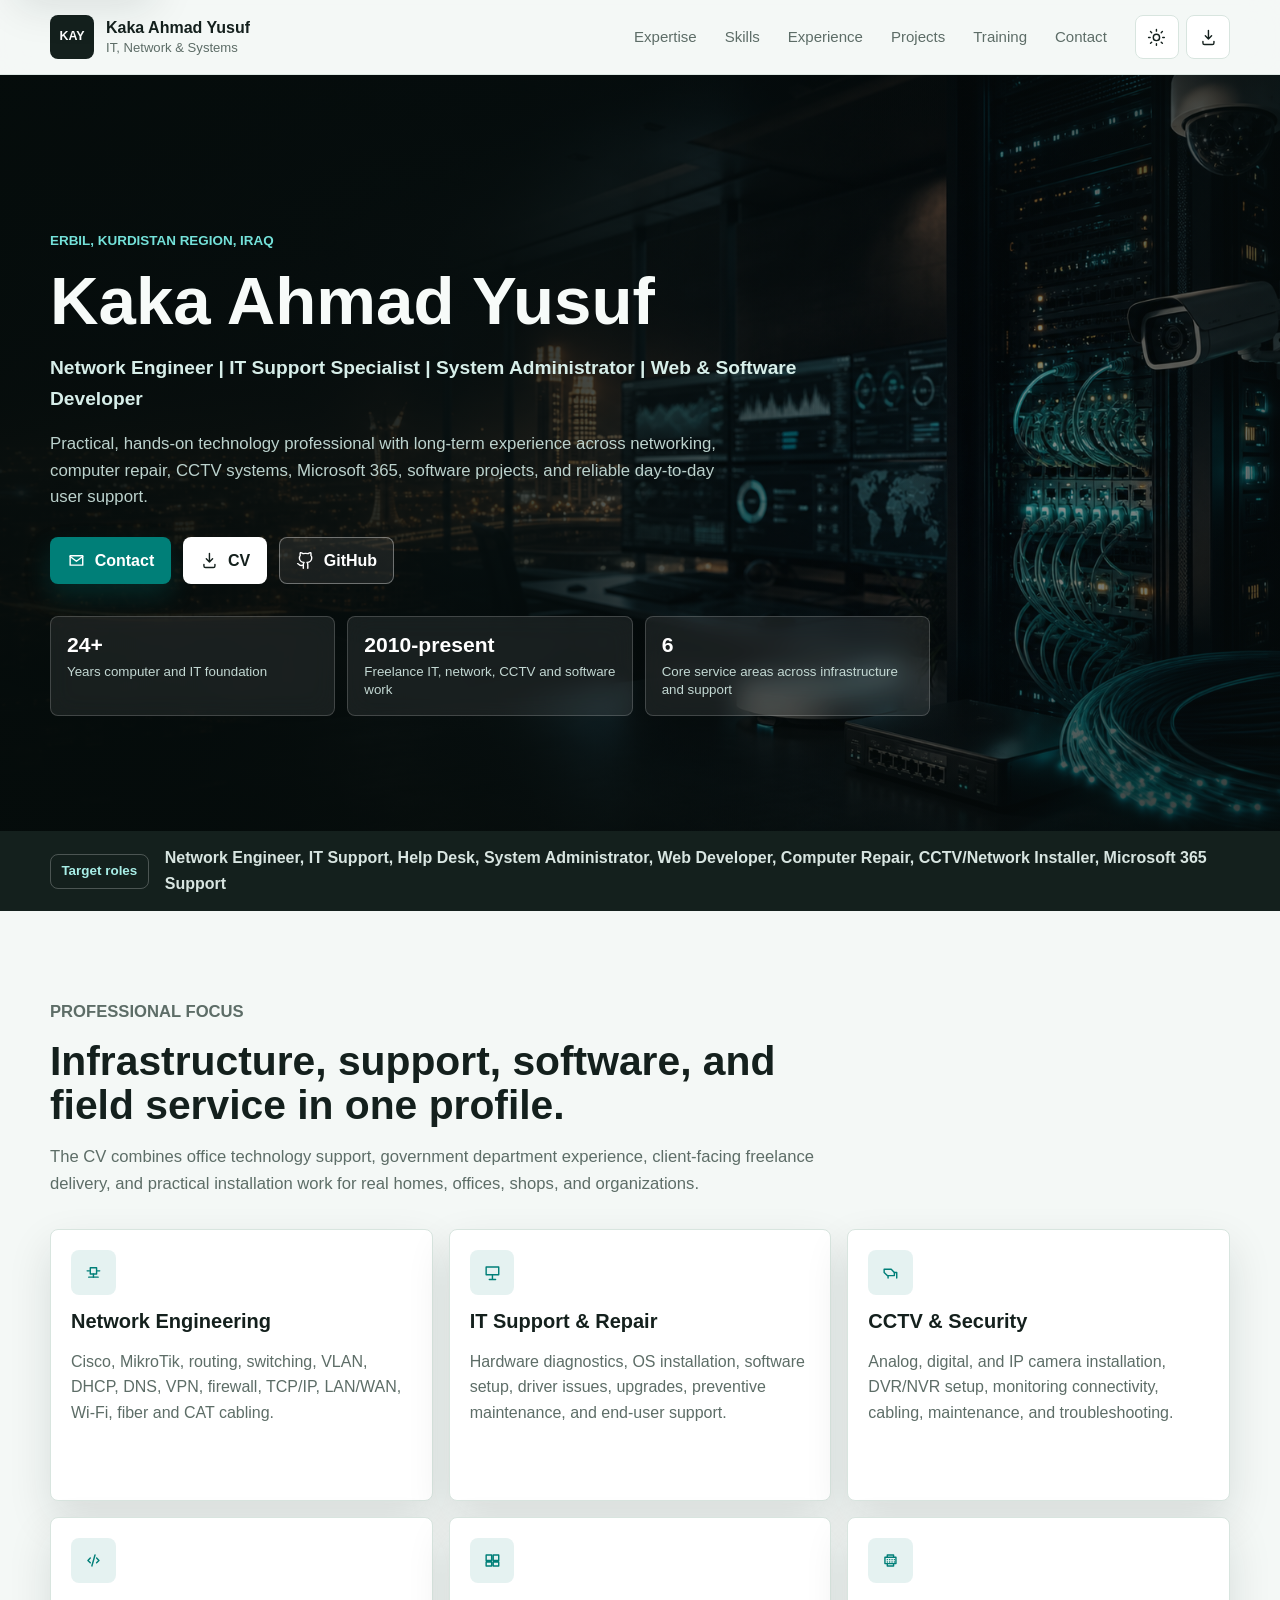
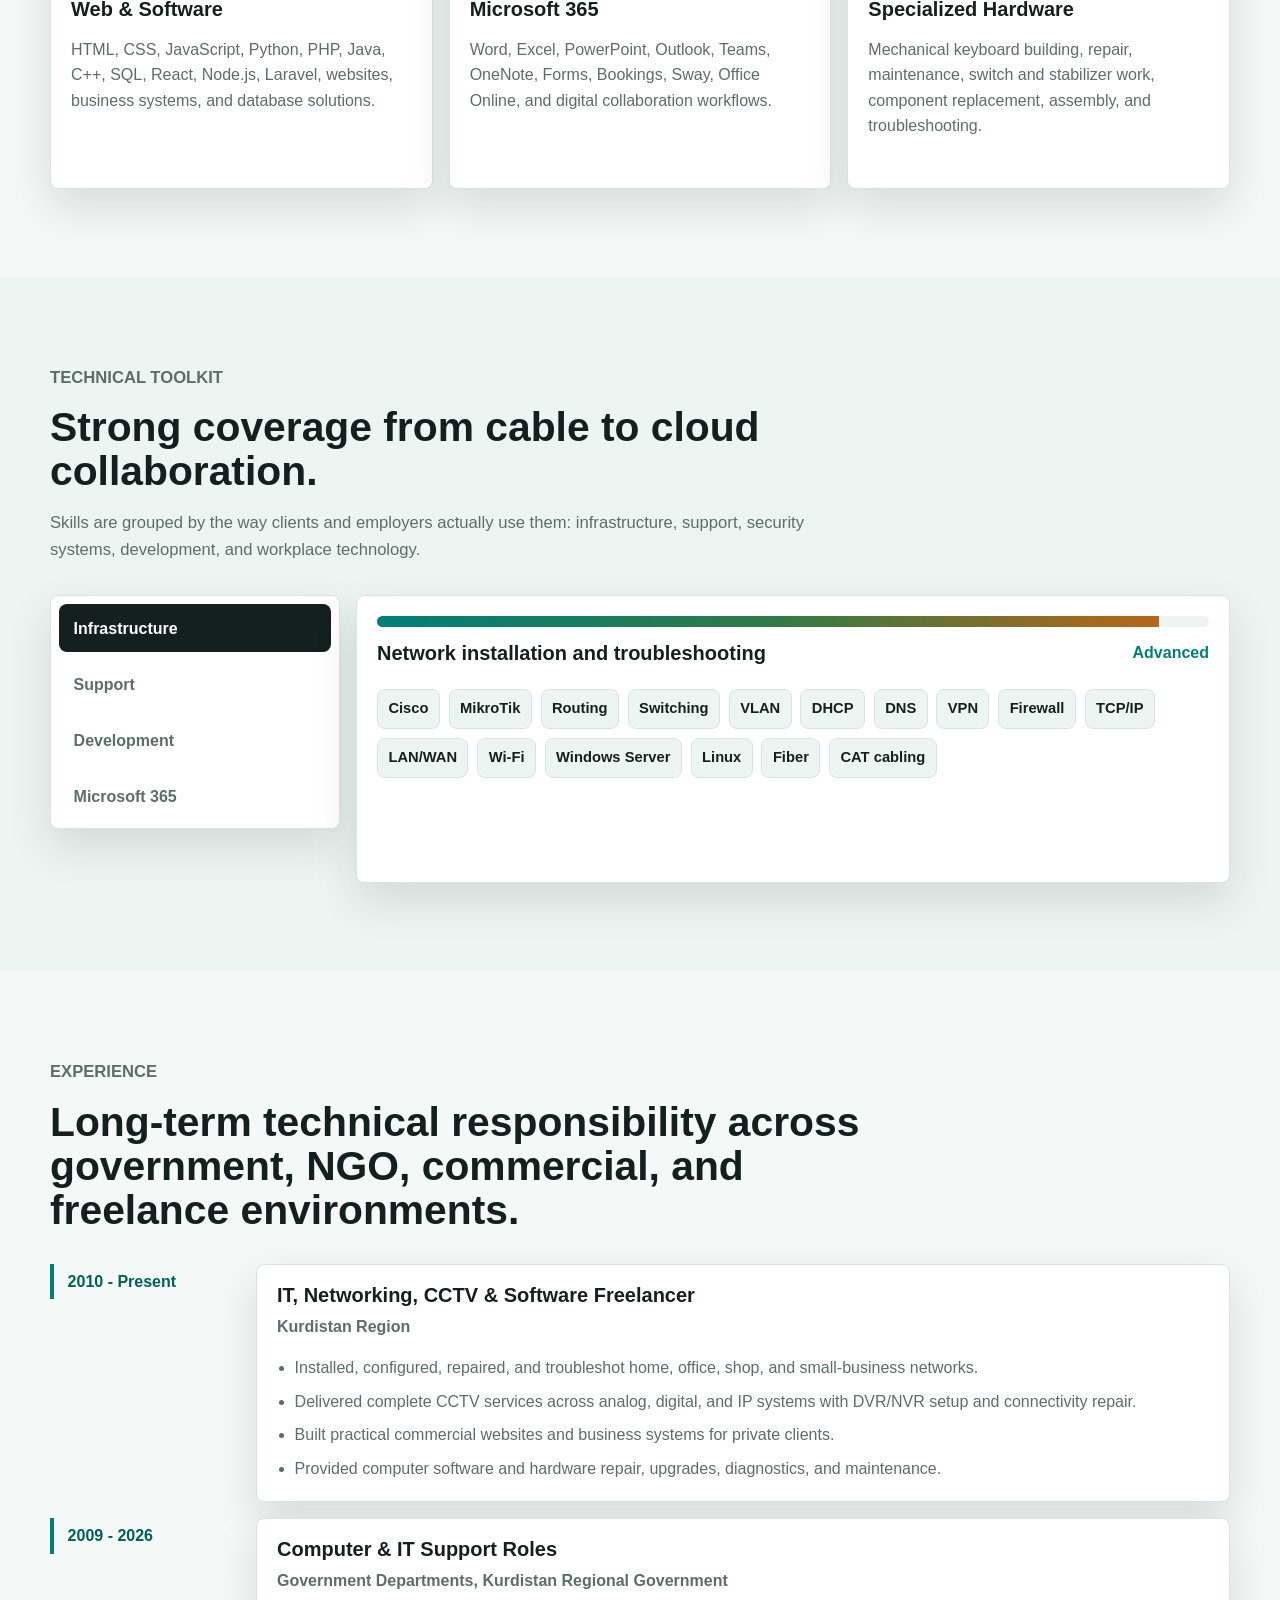
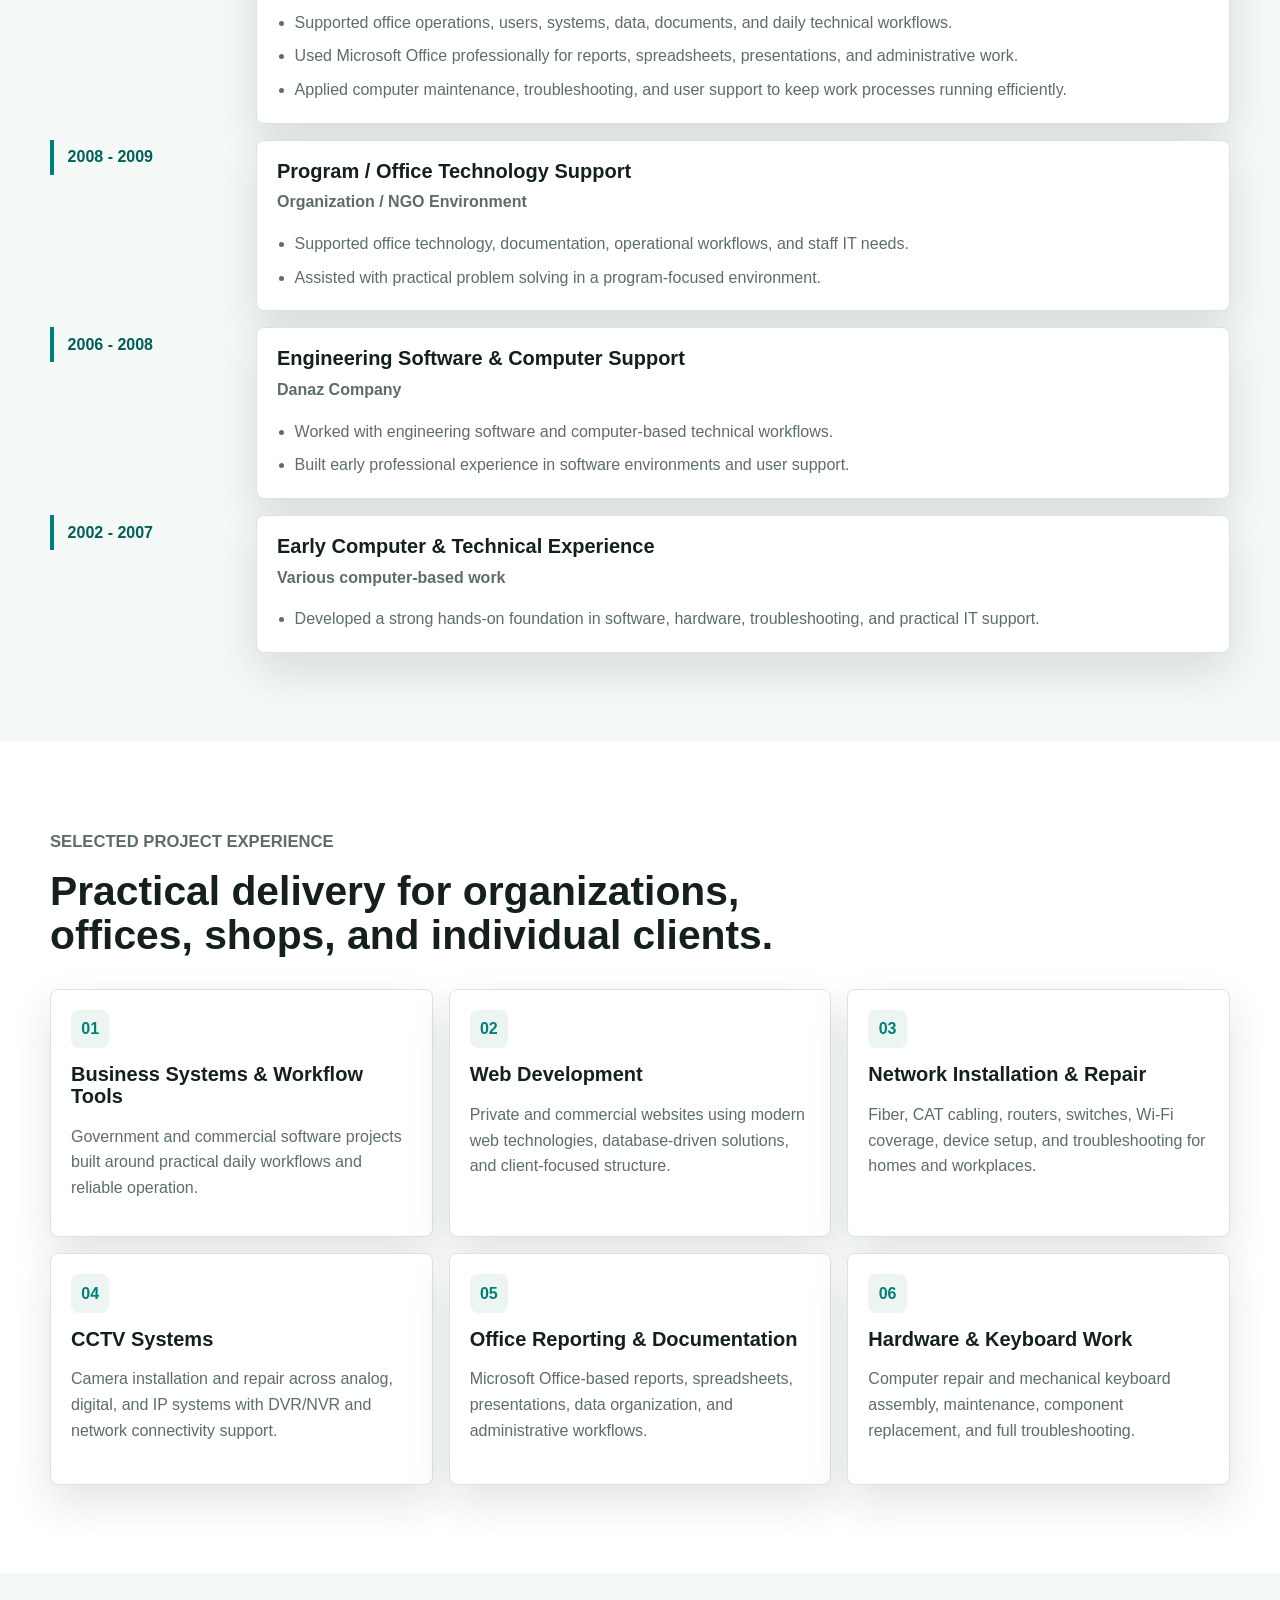
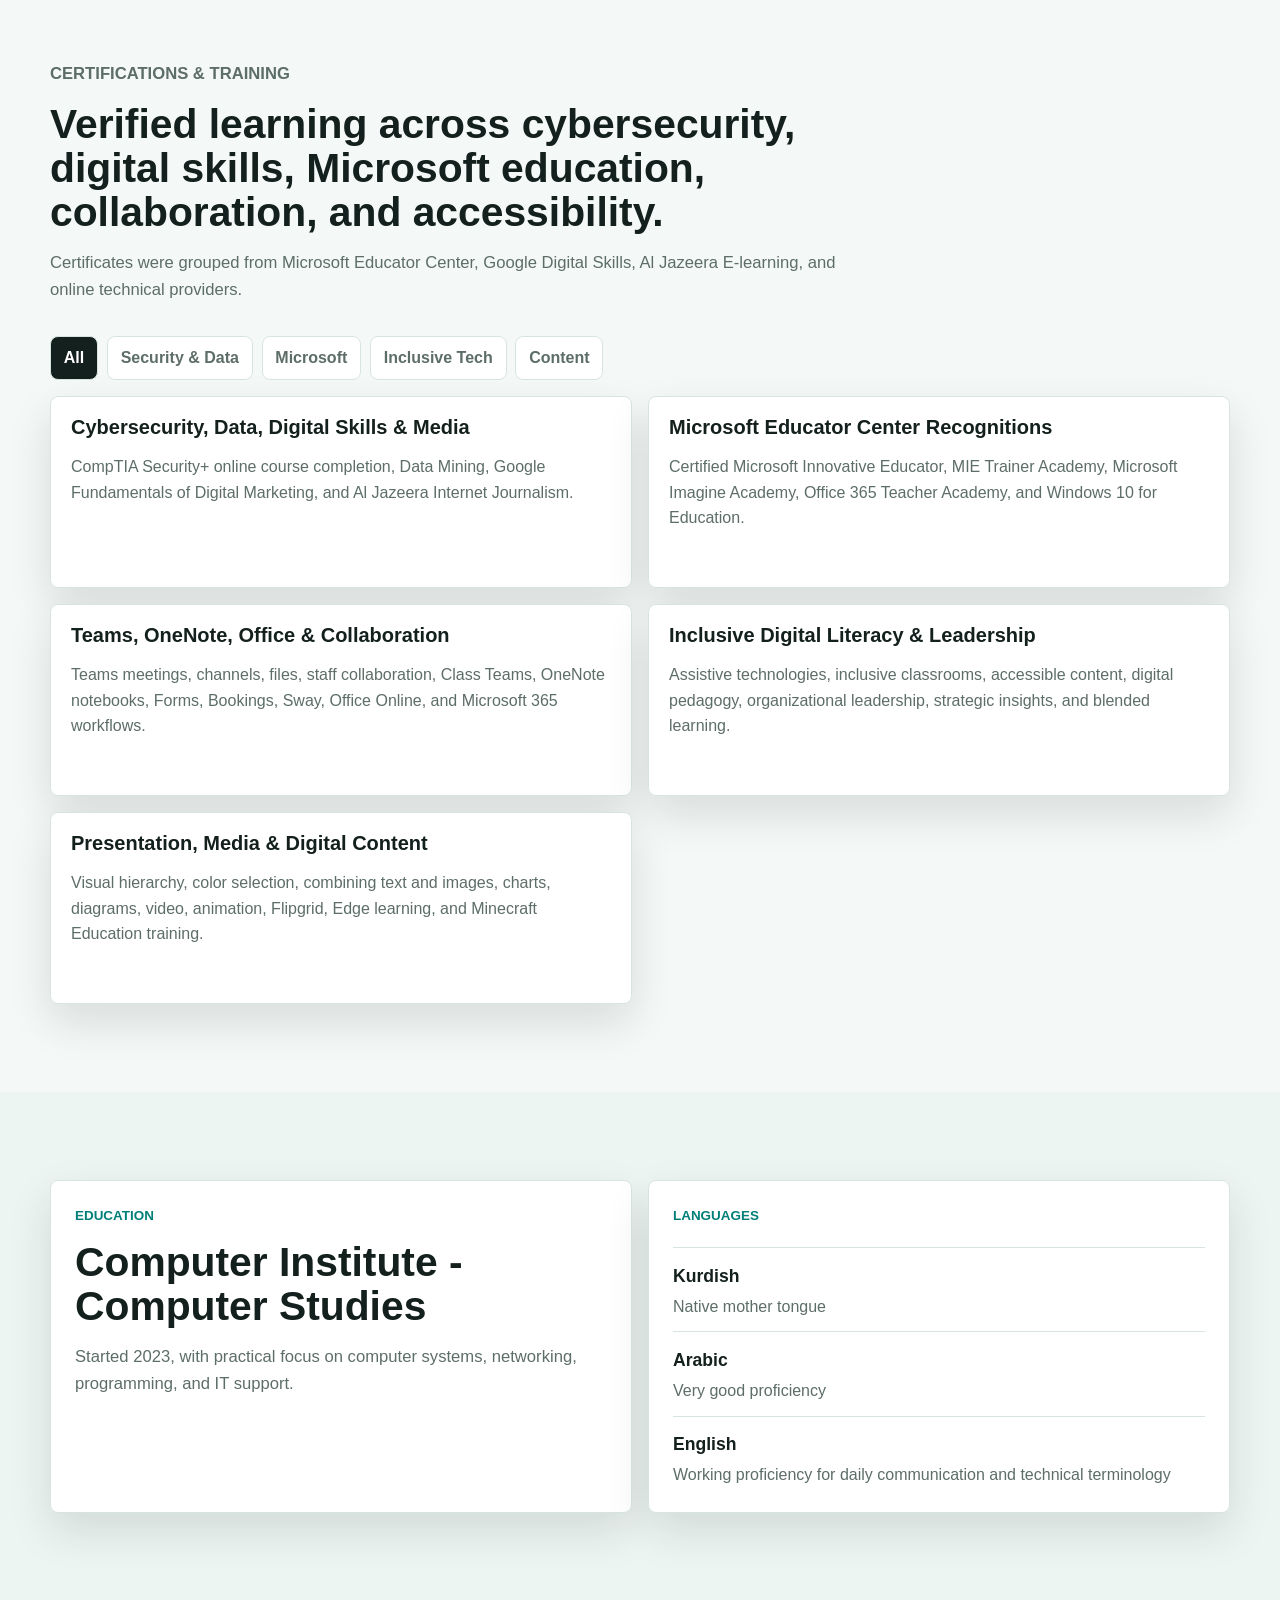
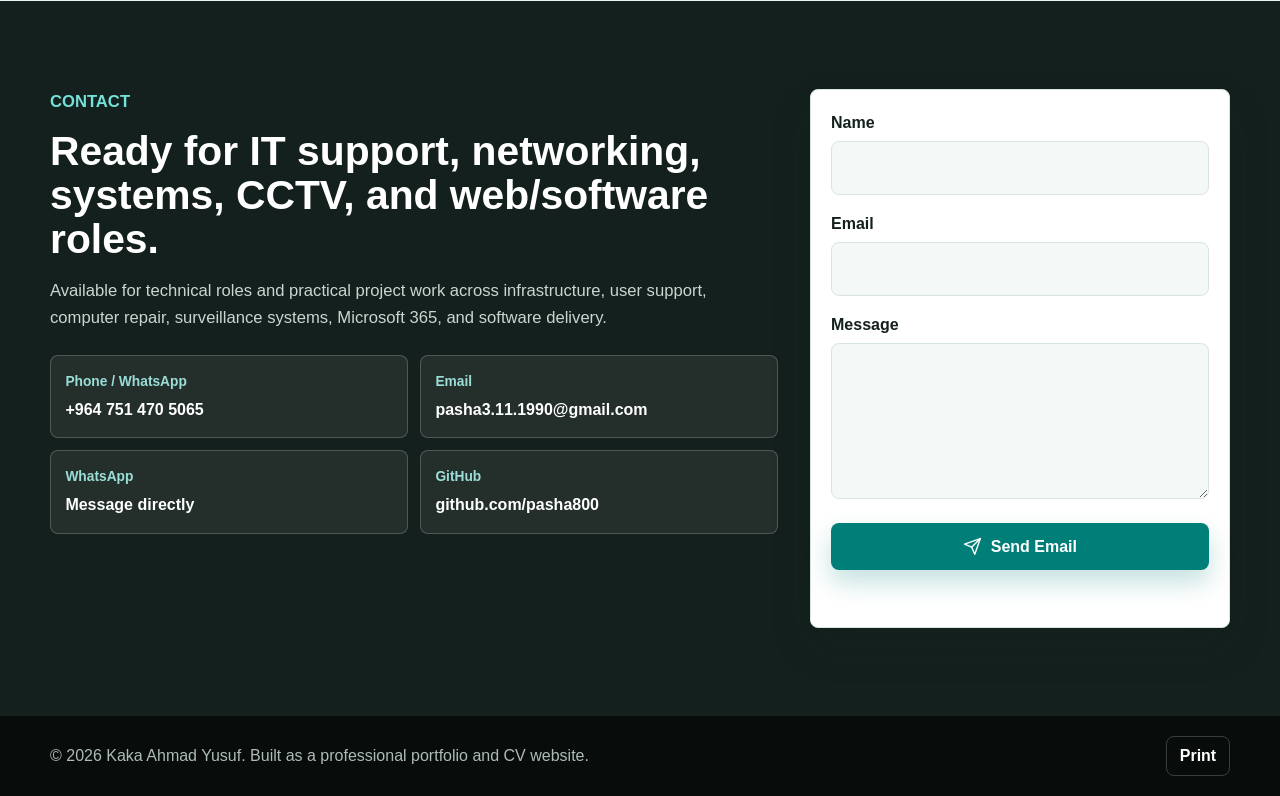
==== commit 8acad99a: "Add files via upload" ====
--- a/index.html
+++ b/index.html
@@ -15,8 +15,8 @@
       content="Experienced IT support, networking, CCTV, systems administration, Microsoft 365, and web/software development professional."
     >
     <meta property="og:type" content="website">
-    <meta property="og:image" content="assets/hero-tech.png">
-    <link rel="icon" href="assets/favicon.svg" type="image/svg+xml">
+    <meta property="og:image" content="hero-tech.png">
+    <link rel="icon" href="favicon.svg" type="image/svg+xml">
     <link rel="stylesheet" href="styles.css">
     <script type="application/ld+json">
       {
@@ -97,7 +97,7 @@
 
     <main id="main">
       <section class="hero" aria-labelledby="hero-title">
-        <img class="hero-image" src="assets/hero-tech.png" alt="Modern network operations room with server racks, CCTV, fiber cabling, dashboards, and city lights.">
+        <img class="hero-image" src="hero-tech.png" alt="Modern network operations room with server racks, CCTV, fiber cabling, dashboards, and city lights.">
         <div class="hero-shade" aria-hidden="true"></div>
         <div class="hero-content">
           <p class="eyebrow">Erbil, Kurdistan Region, Iraq</p>
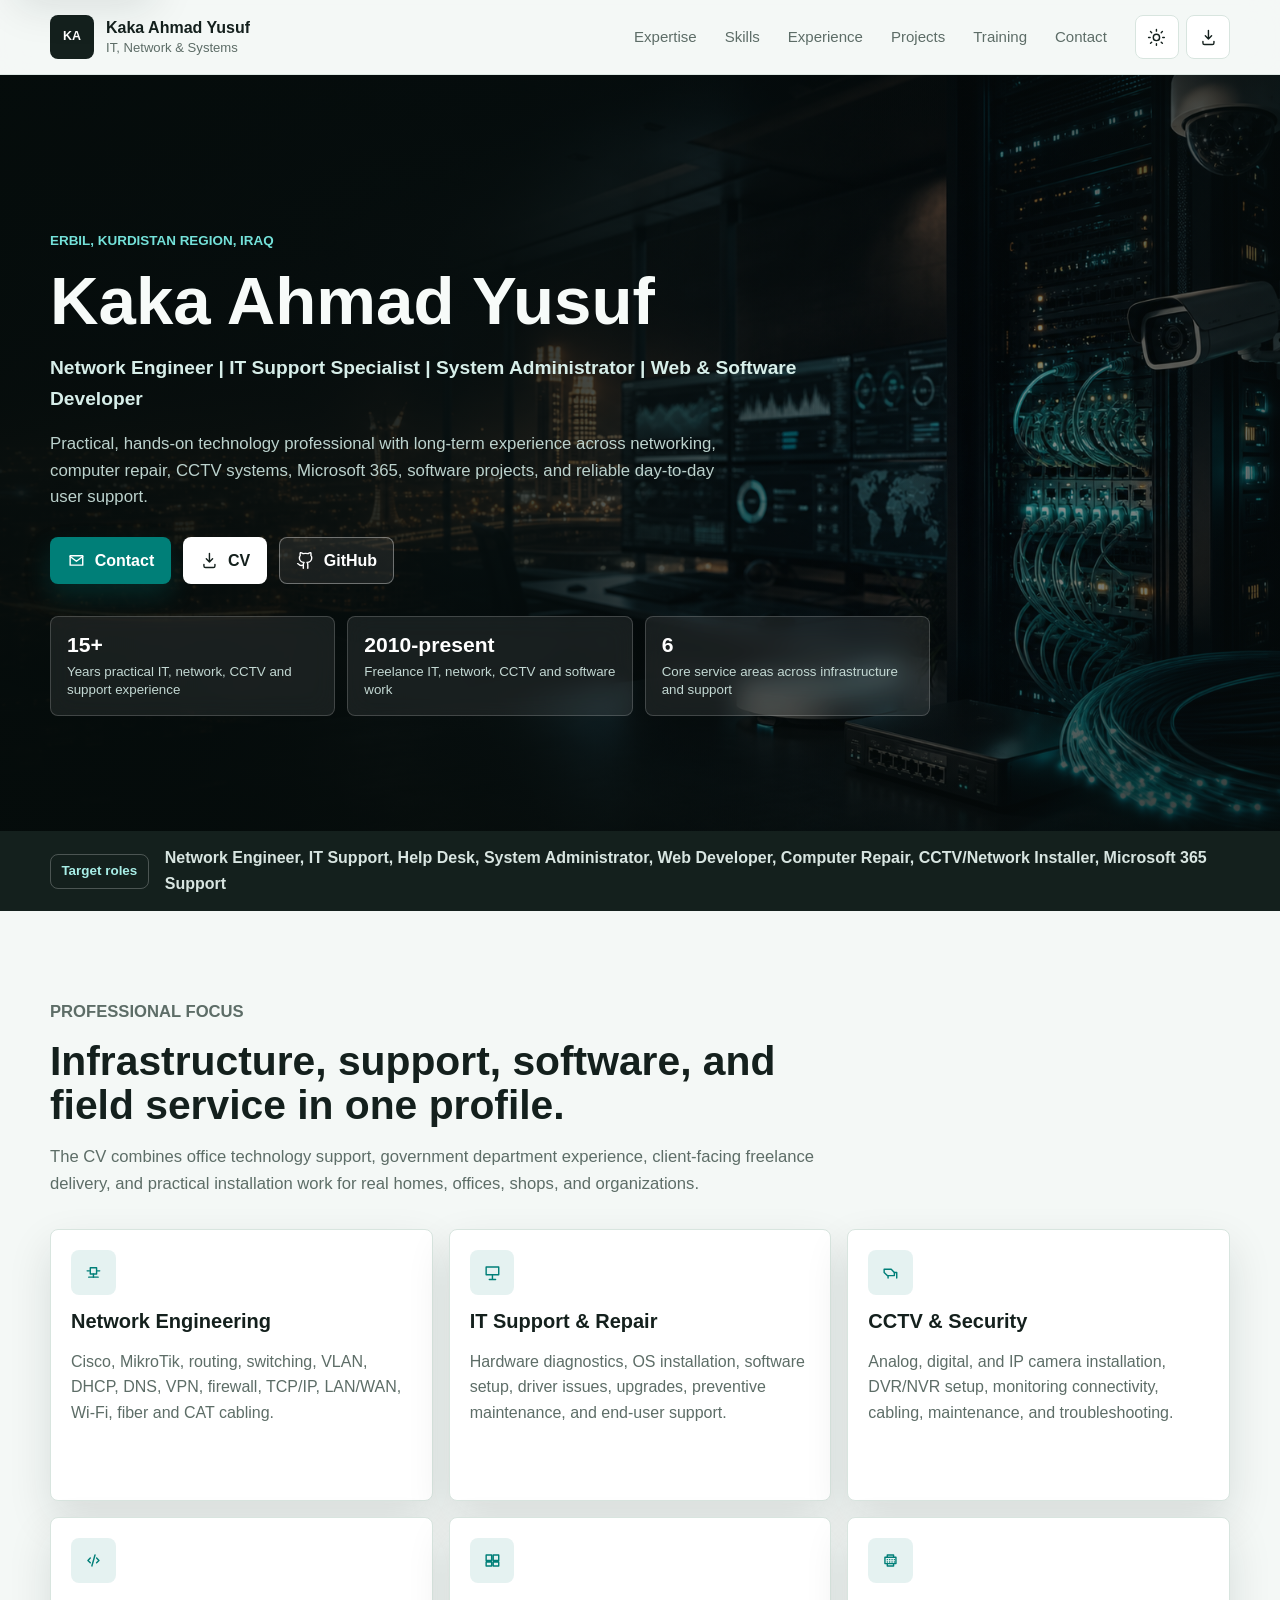
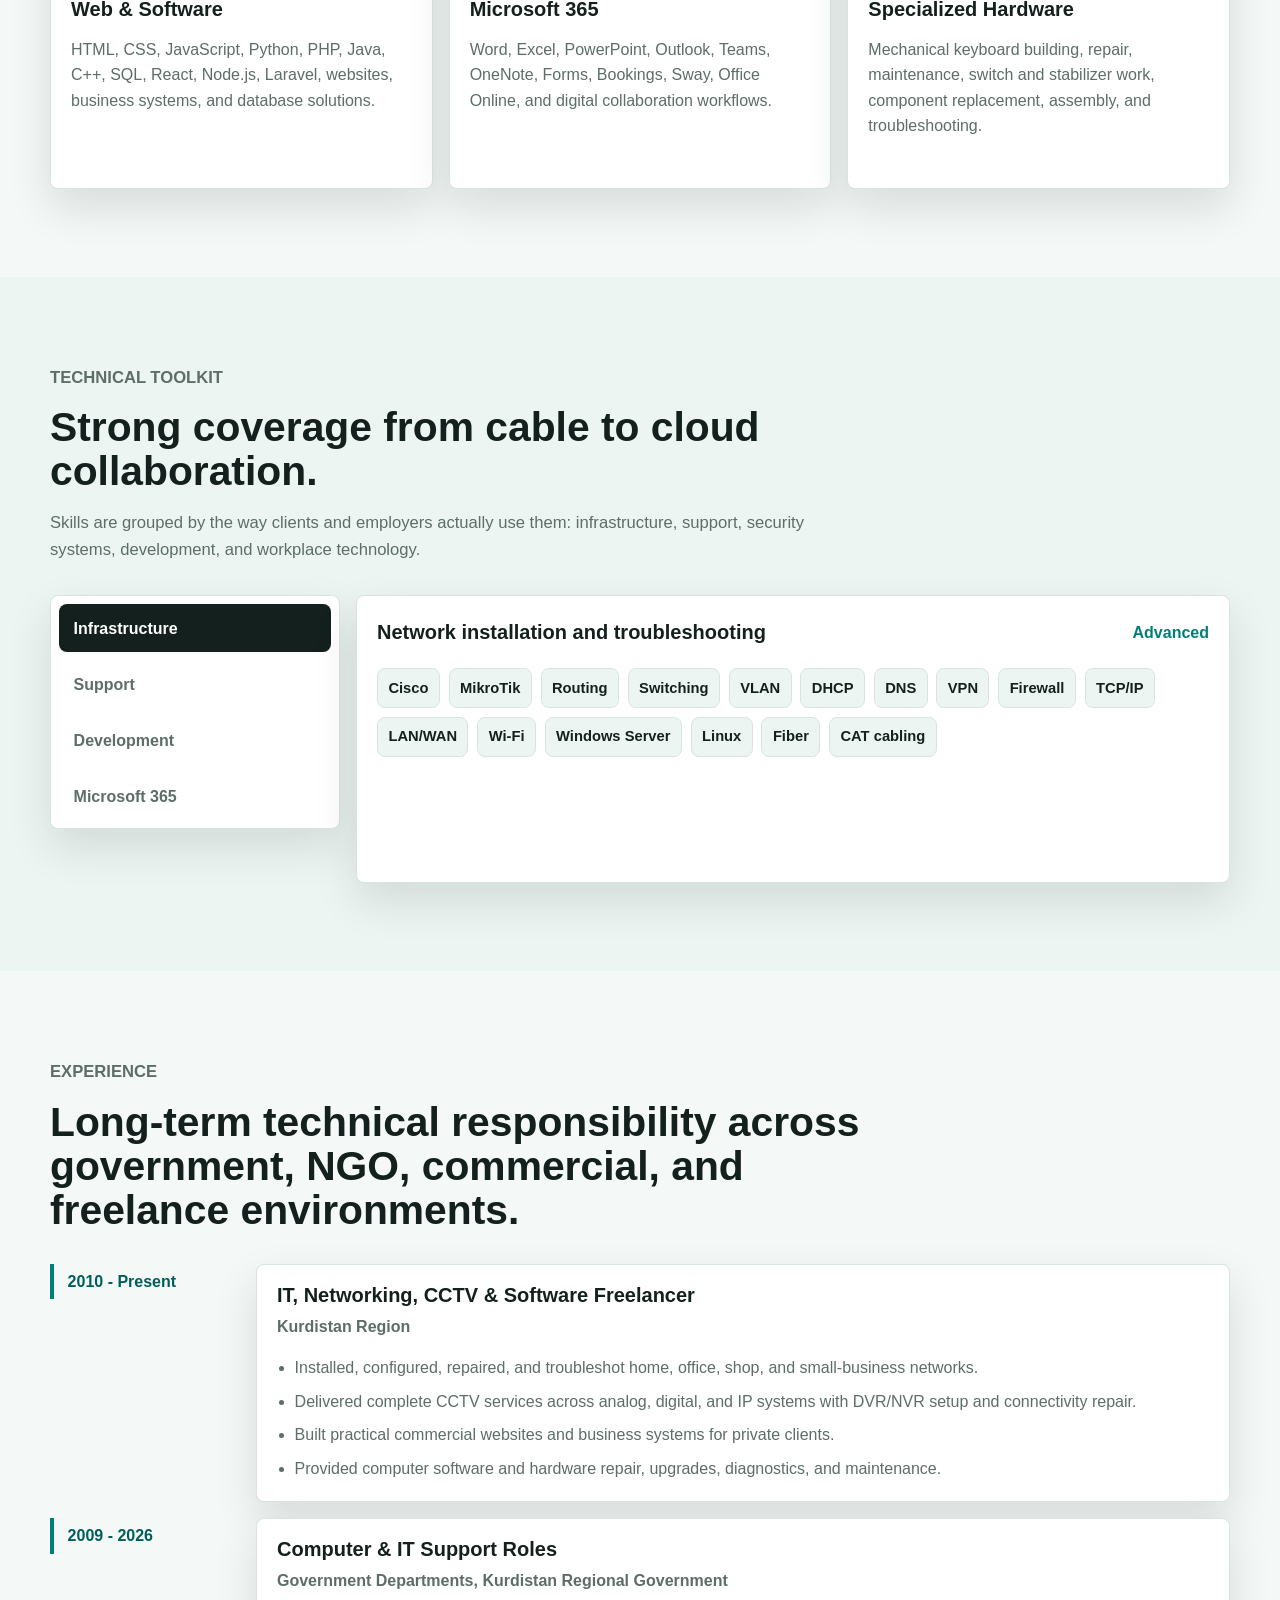
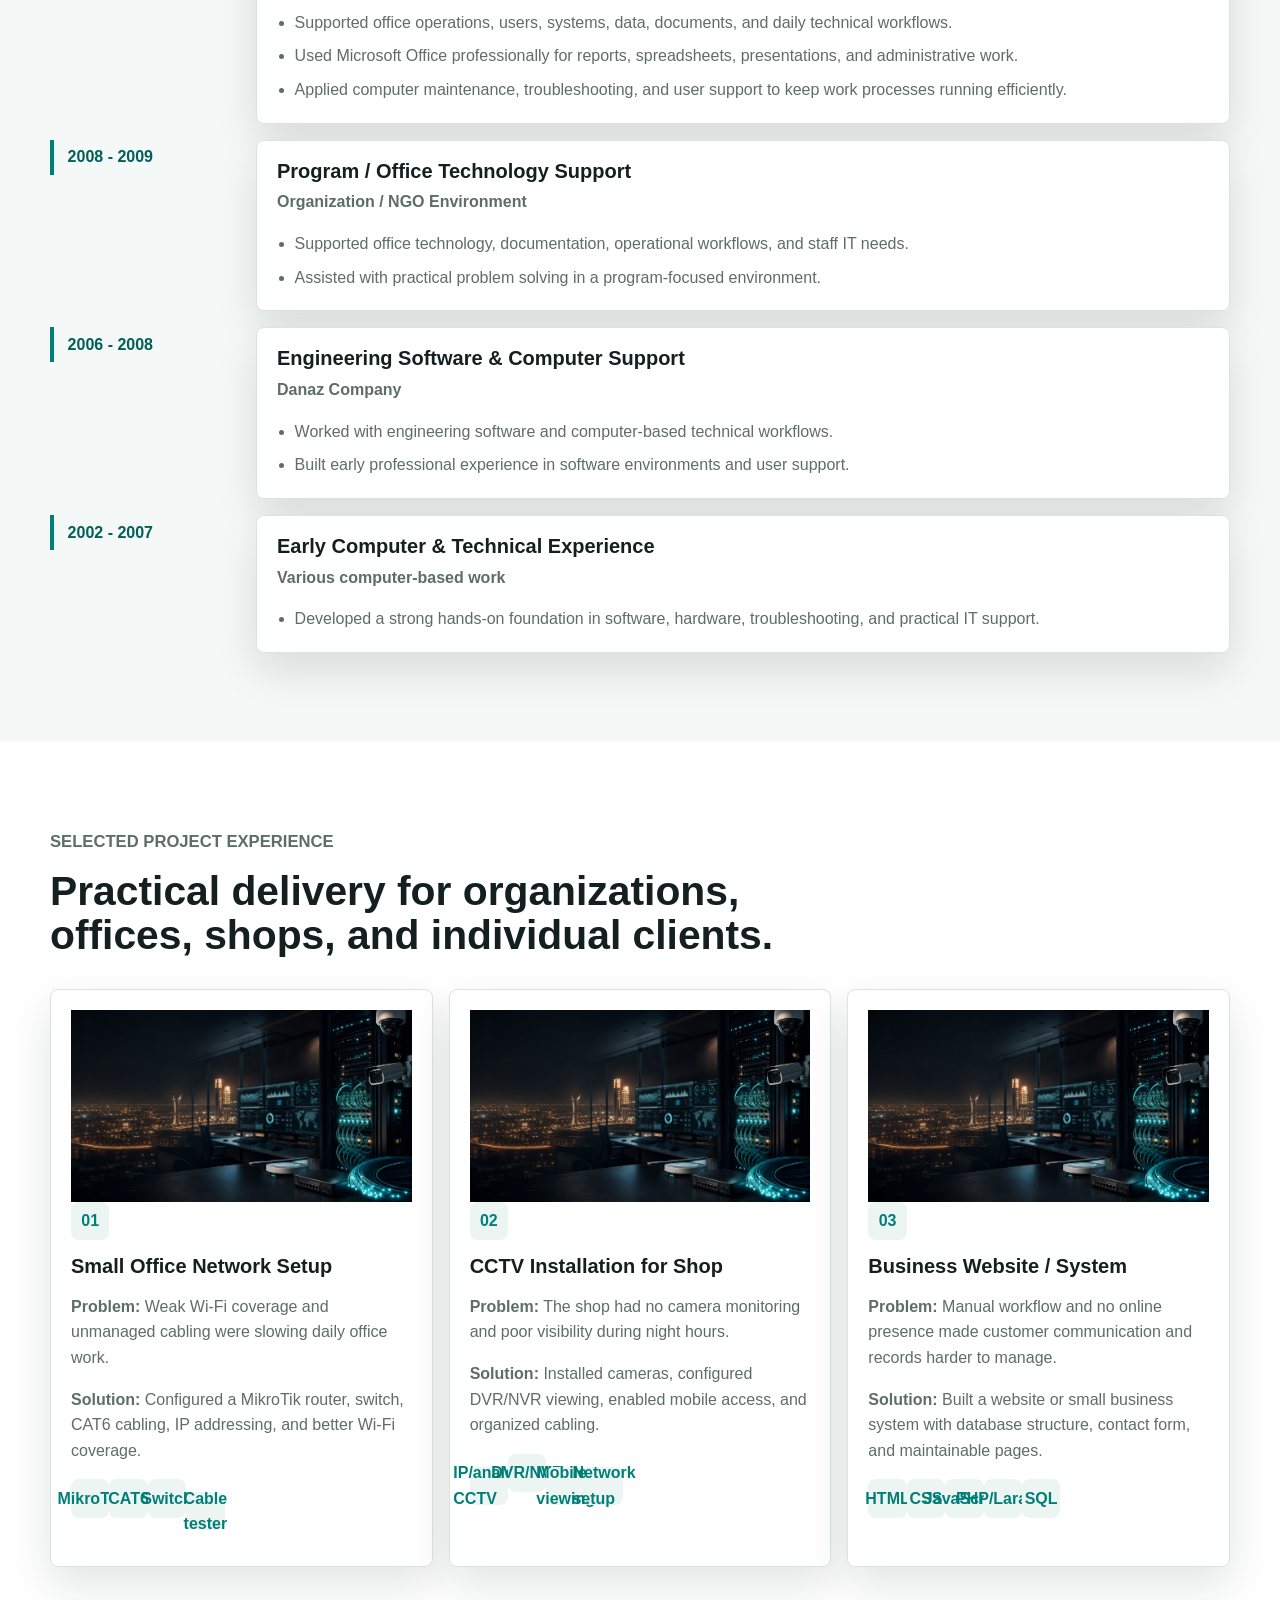
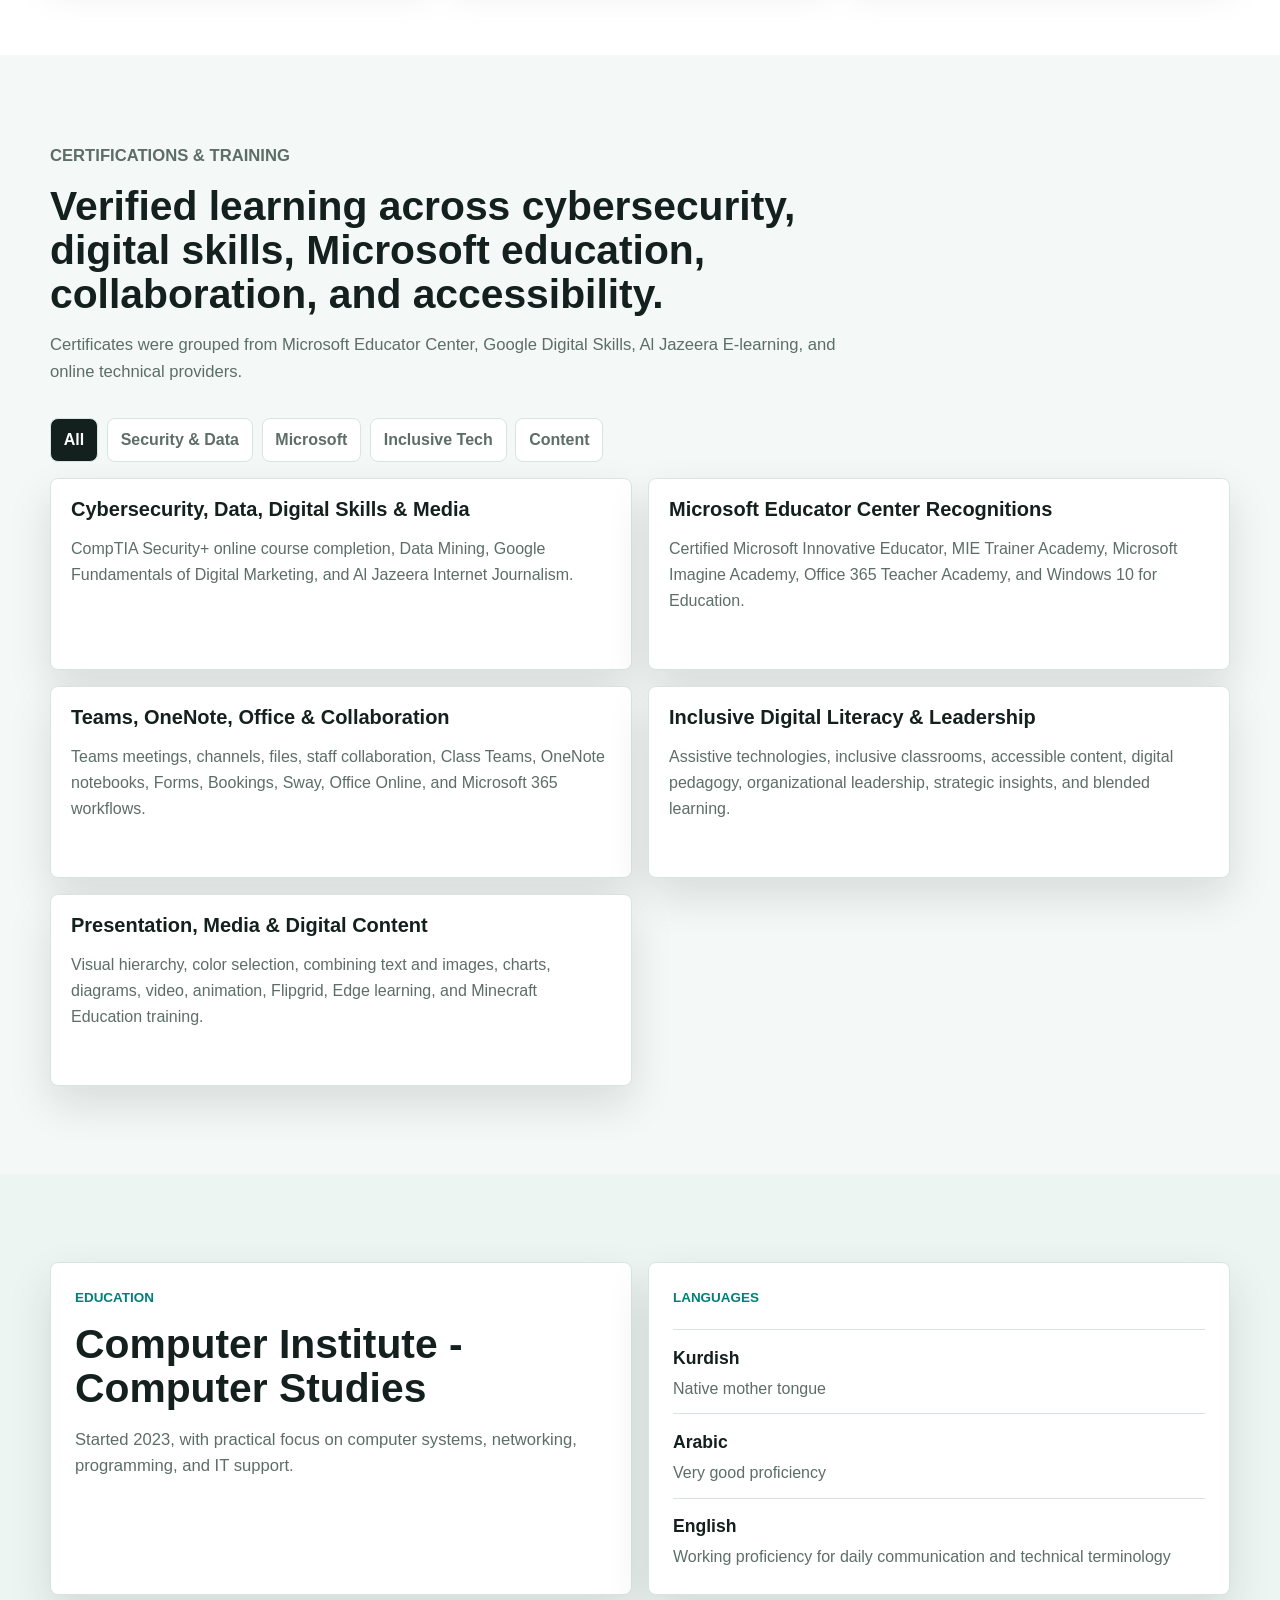
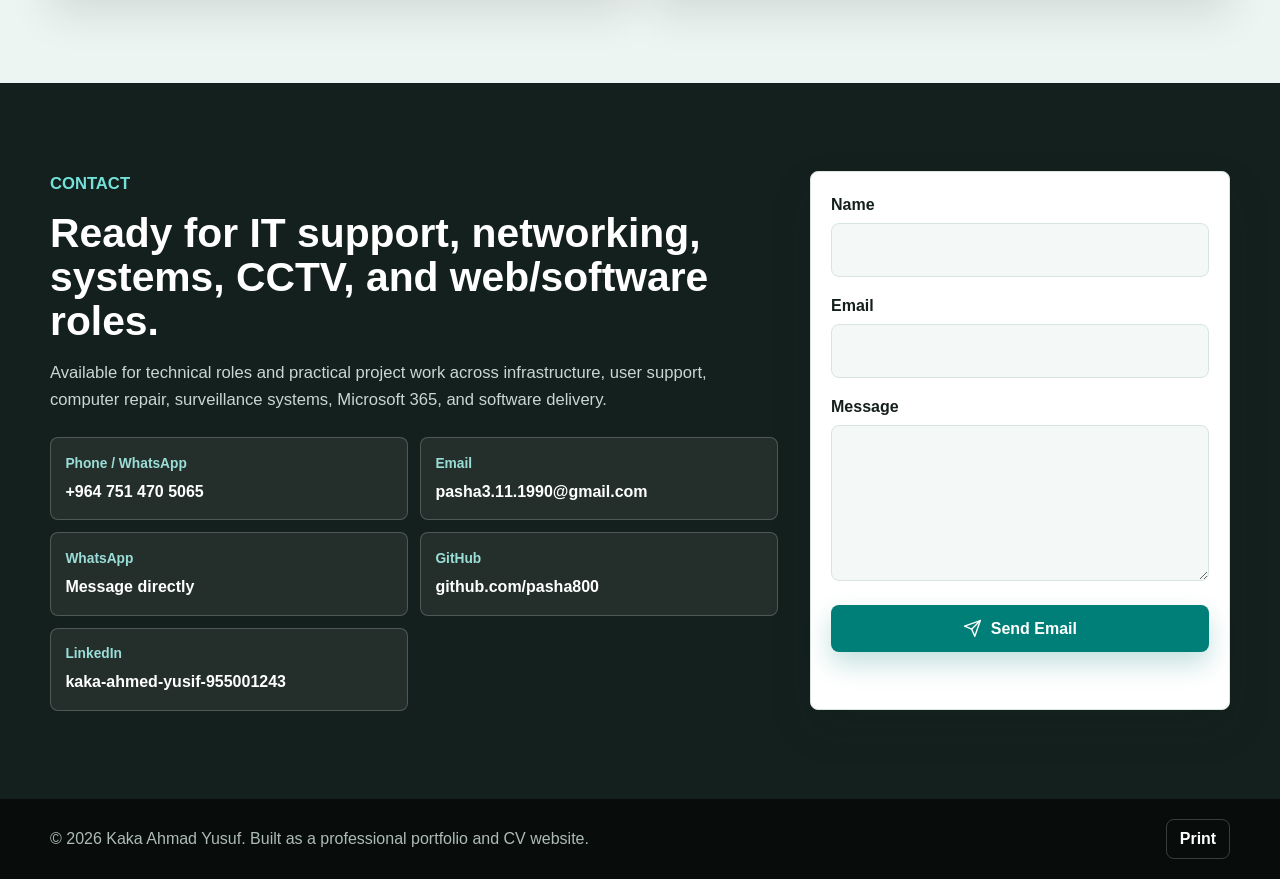
==== commit 61c72ce0: "Update meta tags and project descriptions in index.html" ====
--- a/index.html
+++ b/index.html
@@ -15,7 +15,7 @@
       content="Experienced IT support, networking, CCTV, systems administration, Microsoft 365, and web/software development professional."
     >
     <meta property="og:type" content="website">
-    <meta property="og:image" content="hero-tech.png">
+    <meta property="og:image" content="https://pasha800.github.io/hero-tech.png">
     <link rel="icon" href="favicon.svg" type="image/svg+xml">
     <link rel="stylesheet" href="styles.css">
     <script type="application/ld+json">
@@ -32,7 +32,10 @@
         },
         "email": "mailto:pasha3.11.1990@gmail.com",
         "telephone": "+9647514705065",
-        "sameAs": ["https://github.com/pasha800"],
+        "sameAs": [
+          "https://github.com/pasha800",
+          "https://www.linkedin.com/in/kaka-ahmed-yusif-955001243"
+        ],
         "knowsAbout": [
           "Cisco",
           "MikroTik",
@@ -53,7 +56,7 @@
     <header class="site-header" id="top">
       <nav class="nav-shell" aria-label="Primary navigation">
         <a class="brand" href="#top" aria-label="Kaka Ahmad Yusuf home">
-          <span class="brand-mark" aria-hidden="true">KAY</span>
+          <span class="brand-mark" aria-hidden="true">KA</span>
           <span class="brand-copy">
             <strong>Kaka Ahmad Yusuf</strong>
             <small>IT, Network & Systems</small>
@@ -132,8 +135,8 @@
           </div>
           <div class="hero-facts" aria-label="Professional highlights">
             <div>
-              <span>24+</span>
-              <small>Years computer and IT foundation</small>
+              <span>15+</span>
+              <small>Years practical IT, network, CCTV and support experience</small>
             </div>
             <div>
               <span>2010-present</span>
@@ -230,25 +233,25 @@
 
             <div class="skill-panels reveal">
               <div class="skill-panel" id="skill-network" role="tabpanel" aria-labelledby="tab-network">
-                <div class="skill-meter"><span style="--level: 94%"></span><strong>Network installation and troubleshooting</strong><em>Advanced</em></div>
+                <div class="skill-meter"><strong>Network installation and troubleshooting</strong><em>Advanced</em></div>
                 <div class="skill-cloud">
                   <span>Cisco</span><span>MikroTik</span><span>Routing</span><span>Switching</span><span>VLAN</span><span>DHCP</span><span>DNS</span><span>VPN</span><span>Firewall</span><span>TCP/IP</span><span>LAN/WAN</span><span>Wi-Fi</span><span>Windows Server</span><span>Linux</span><span>Fiber</span><span>CAT cabling</span>
                 </div>
               </div>
               <div class="skill-panel" id="skill-support" role="tabpanel" aria-labelledby="tab-support" hidden>
-                <div class="skill-meter"><span style="--level: 92%"></span><strong>Computer diagnostics and user support</strong><em>Advanced</em></div>
+                <div class="skill-meter"><strong>Computer diagnostics and user support</strong><em>Advanced</em></div>
                 <div class="skill-cloud">
                   <span>Hardware diagnostics</span><span>OS installation</span><span>Software setup</span><span>Driver repair</span><span>Upgrades</span><span>Maintenance</span><span>Help desk</span><span>End-user support</span><span>Component troubleshooting</span><span>Mechanical keyboards</span>
                 </div>
               </div>
               <div class="skill-panel" id="skill-dev" role="tabpanel" aria-labelledby="tab-dev" hidden>
-                <div class="skill-meter"><span style="--level: 86%"></span><strong>Websites, business systems, and database solutions</strong><em>Strong</em></div>
+                <div class="skill-meter"><strong>Websites, business systems, and database solutions</strong><em>Strong</em></div>
                 <div class="skill-cloud">
                   <span>HTML</span><span>CSS</span><span>JavaScript</span><span>Python</span><span>PHP</span><span>Java</span><span>C++</span><span>SQL</span><span>React</span><span>Node.js</span><span>Laravel</span><span>Database-driven systems</span>
                 </div>
               </div>
               <div class="skill-panel" id="skill-office" role="tabpanel" aria-labelledby="tab-office" hidden>
-                <div class="skill-meter"><span style="--level: 90%"></span><strong>Office productivity and collaboration</strong><em>Advanced</em></div>
+                <div class="skill-meter"><strong>Office productivity and collaboration</strong><em>Practical</em></div>
                 <div class="skill-cloud">
                   <span>Word</span><span>Excel</span><span>PowerPoint</span><span>Outlook</span><span>Teams</span><span>OneNote</span><span>Forms</span><span>Bookings</span><span>Sway</span><span>Office Online</span><span>Windows 10 for Education</span>
                 </div>
@@ -336,34 +339,46 @@
 
           <div class="card-grid project-grid">
             <article class="project-card reveal">
-              <span>01</span>
-              <h3>Business Systems & Workflow Tools</h3>
-              <p>Government and commercial software projects built around practical daily workflows and reliable operation.</p>
+              <div class="project-media project-media-network" aria-hidden="true">
+                <img src="hero-tech.png" alt="">
+              </div>
+              <span class="project-number">01</span>
+              <h3>Small Office Network Setup</h3>
+              <div class="project-details">
+                <p><strong>Problem:</strong> Weak Wi-Fi coverage and unmanaged cabling were slowing daily office work.</p>
+                <p><strong>Solution:</strong> Configured a MikroTik router, switch, CAT6 cabling, IP addressing, and better Wi-Fi coverage.</p>
+              </div>
+              <div class="project-tools" aria-label="Tools used">
+                <span>MikroTik</span><span>CAT6</span><span>Switch</span><span>Cable tester</span>
+              </div>
             </article>
             <article class="project-card reveal">
-              <span>02</span>
-              <h3>Web Development</h3>
-              <p>Private and commercial websites using modern web technologies, database-driven solutions, and client-focused structure.</p>
+              <div class="project-media project-media-cctv" aria-hidden="true">
+                <img src="hero-tech.png" alt="">
+              </div>
+              <span class="project-number">02</span>
+              <h3>CCTV Installation for Shop</h3>
+              <div class="project-details">
+                <p><strong>Problem:</strong> The shop had no camera monitoring and poor visibility during night hours.</p>
+                <p><strong>Solution:</strong> Installed cameras, configured DVR/NVR viewing, enabled mobile access, and organized cabling.</p>
+              </div>
+              <div class="project-tools" aria-label="Tools used">
+                <span>IP/analog CCTV</span><span>DVR/NVR</span><span>Mobile viewing</span><span>Network setup</span>
+              </div>
             </article>
             <article class="project-card reveal">
-              <span>03</span>
-              <h3>Network Installation & Repair</h3>
-              <p>Fiber, CAT cabling, routers, switches, Wi-Fi coverage, device setup, and troubleshooting for homes and workplaces.</p>
-            </article>
-            <article class="project-card reveal">
-              <span>04</span>
-              <h3>CCTV Systems</h3>
-              <p>Camera installation and repair across analog, digital, and IP systems with DVR/NVR and network connectivity support.</p>
-            </article>
-            <article class="project-card reveal">
-              <span>05</span>
-              <h3>Office Reporting & Documentation</h3>
-              <p>Microsoft Office-based reports, spreadsheets, presentations, data organization, and administrative workflows.</p>
-            </article>
-            <article class="project-card reveal">
-              <span>06</span>
-              <h3>Hardware & Keyboard Work</h3>
-              <p>Computer repair and mechanical keyboard assembly, maintenance, component replacement, and full troubleshooting.</p>
+              <div class="project-media project-media-system" aria-hidden="true">
+                <img src="hero-tech.png" alt="">
+              </div>
+              <span class="project-number">03</span>
+              <h3>Business Website / System</h3>
+              <div class="project-details">
+                <p><strong>Problem:</strong> Manual workflow and no online presence made customer communication and records harder to manage.</p>
+                <p><strong>Solution:</strong> Built a website or small business system with database structure, contact form, and maintainable pages.</p>
+              </div>
+              <div class="project-tools" aria-label="Tools used">
+                <span>HTML</span><span>CSS</span><span>JavaScript</span><span>PHP/Laravel</span><span>SQL</span>
+              </div>
             </article>
           </div>
         </div>
@@ -454,10 +469,14 @@
                 <span>GitHub</span>
                 <strong>github.com/pasha800</strong>
               </a>
-            </div>
-          </div>
-
-          <form class="contact-form reveal" id="contact-form">
+              <a href="https://www.linkedin.com/in/kaka-ahmed-yusif-955001243" target="_blank" rel="noreferrer">
+                <span>LinkedIn</span>
+                <strong>kaka-ahmed-yusif-955001243</strong>
+              </a>
+            </div>
+          </div>
+
+          <form class="contact-form reveal" id="contact-form" action="mailto:pasha3.11.1990@gmail.com" method="post" enctype="text/plain">
             <label for="name">Name</label>
             <input id="name" name="name" type="text" autocomplete="name" required>
 
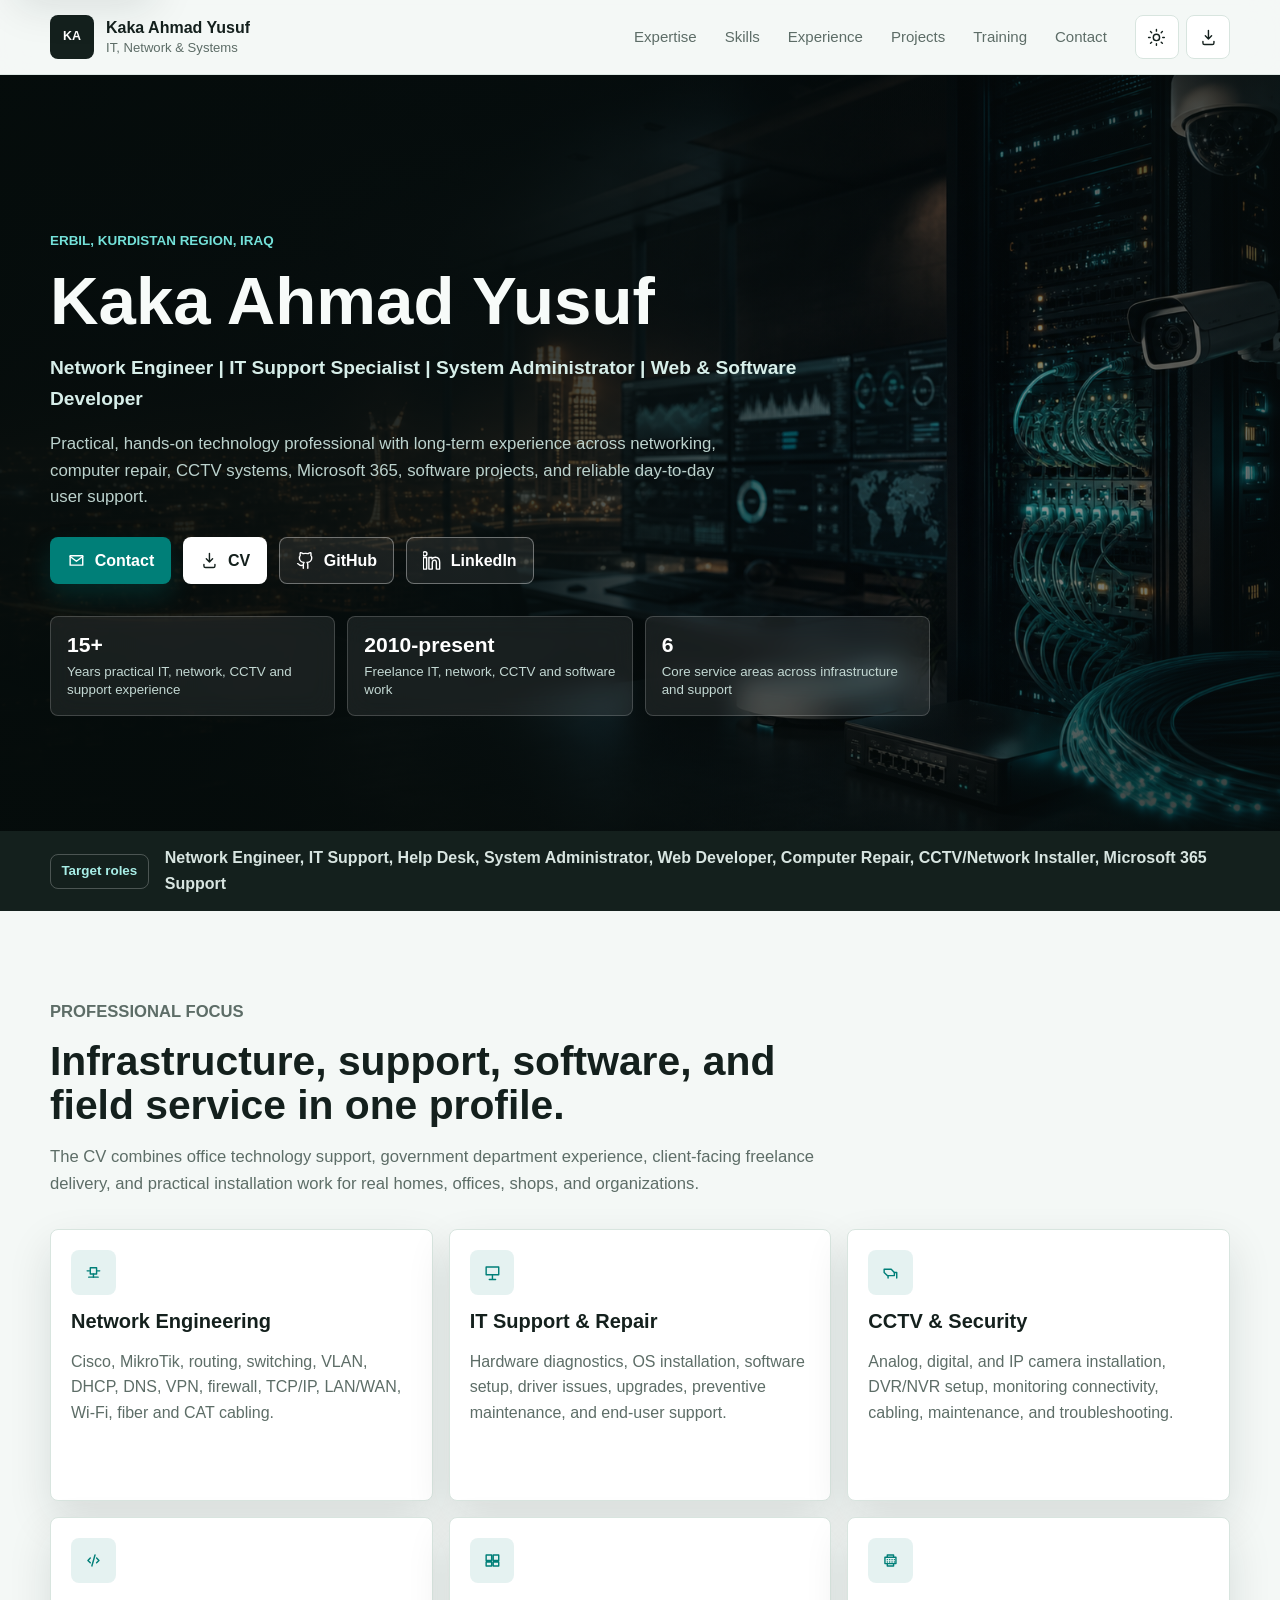
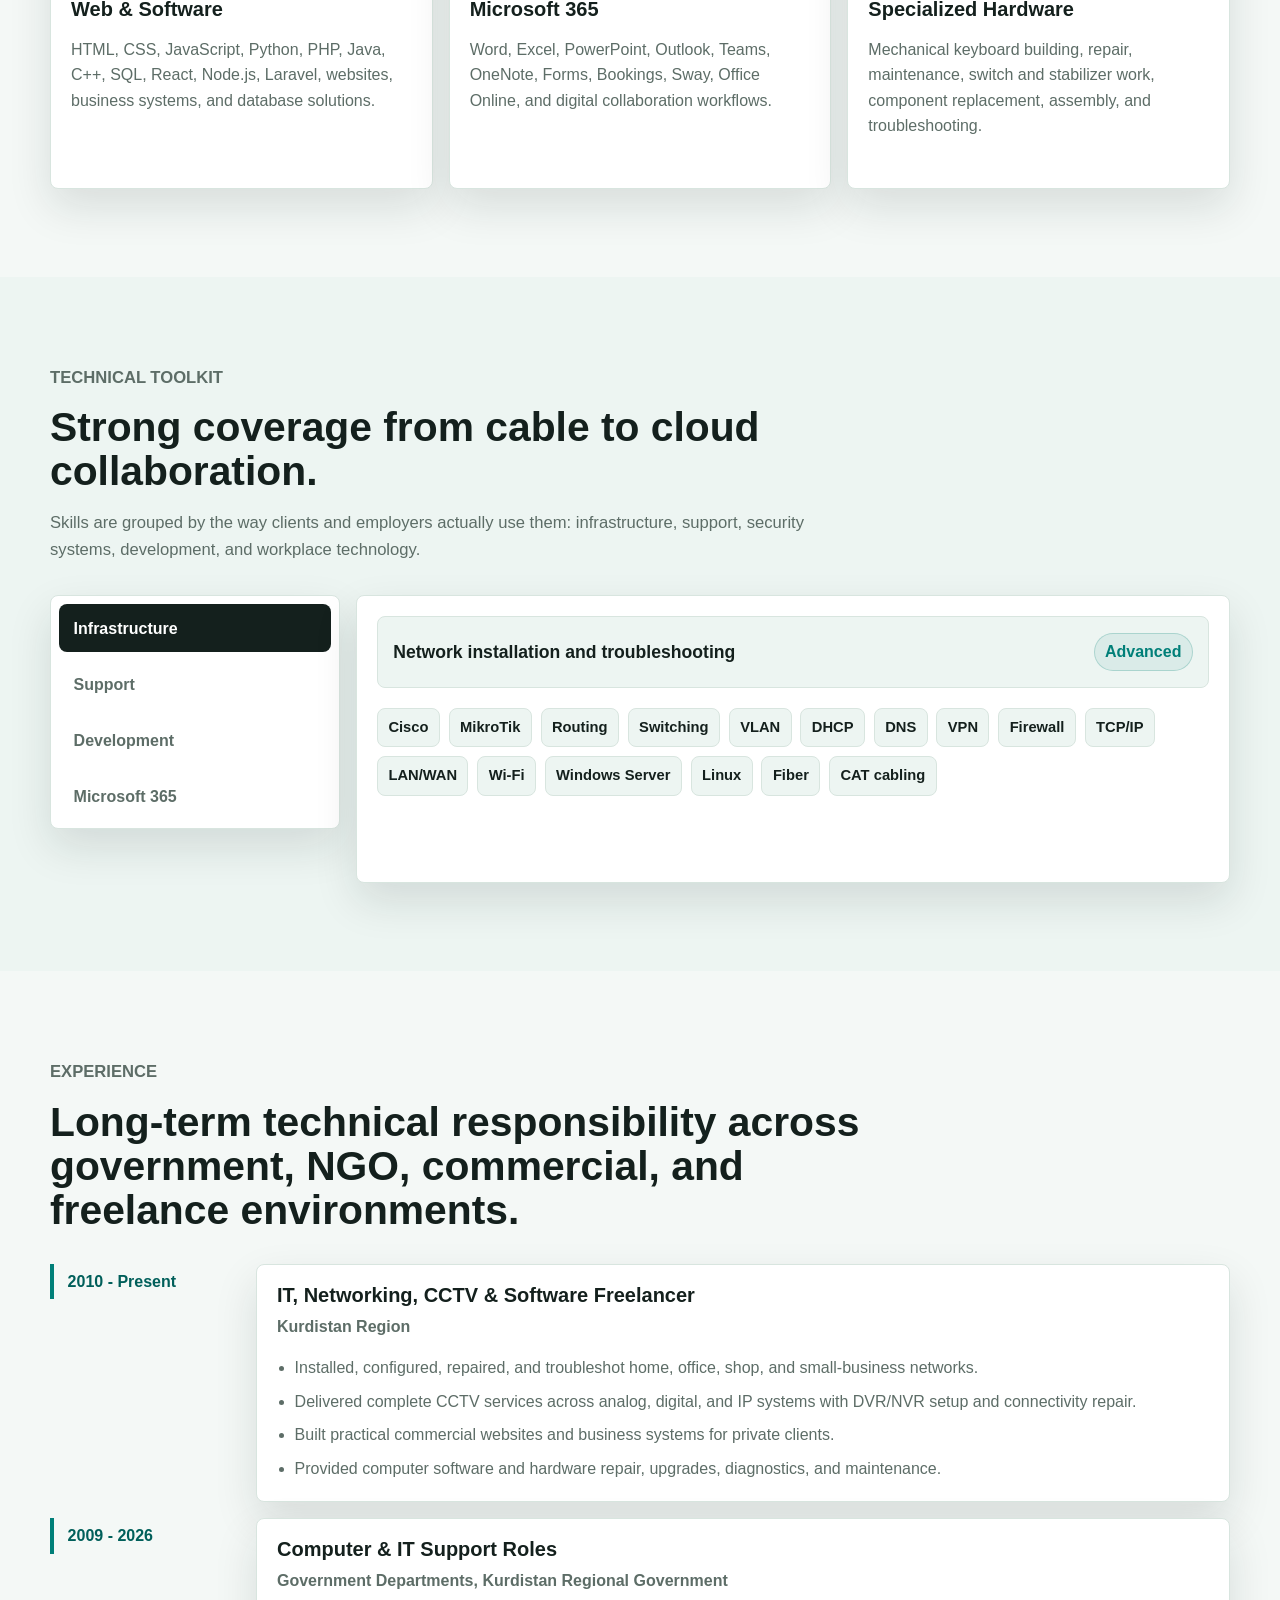
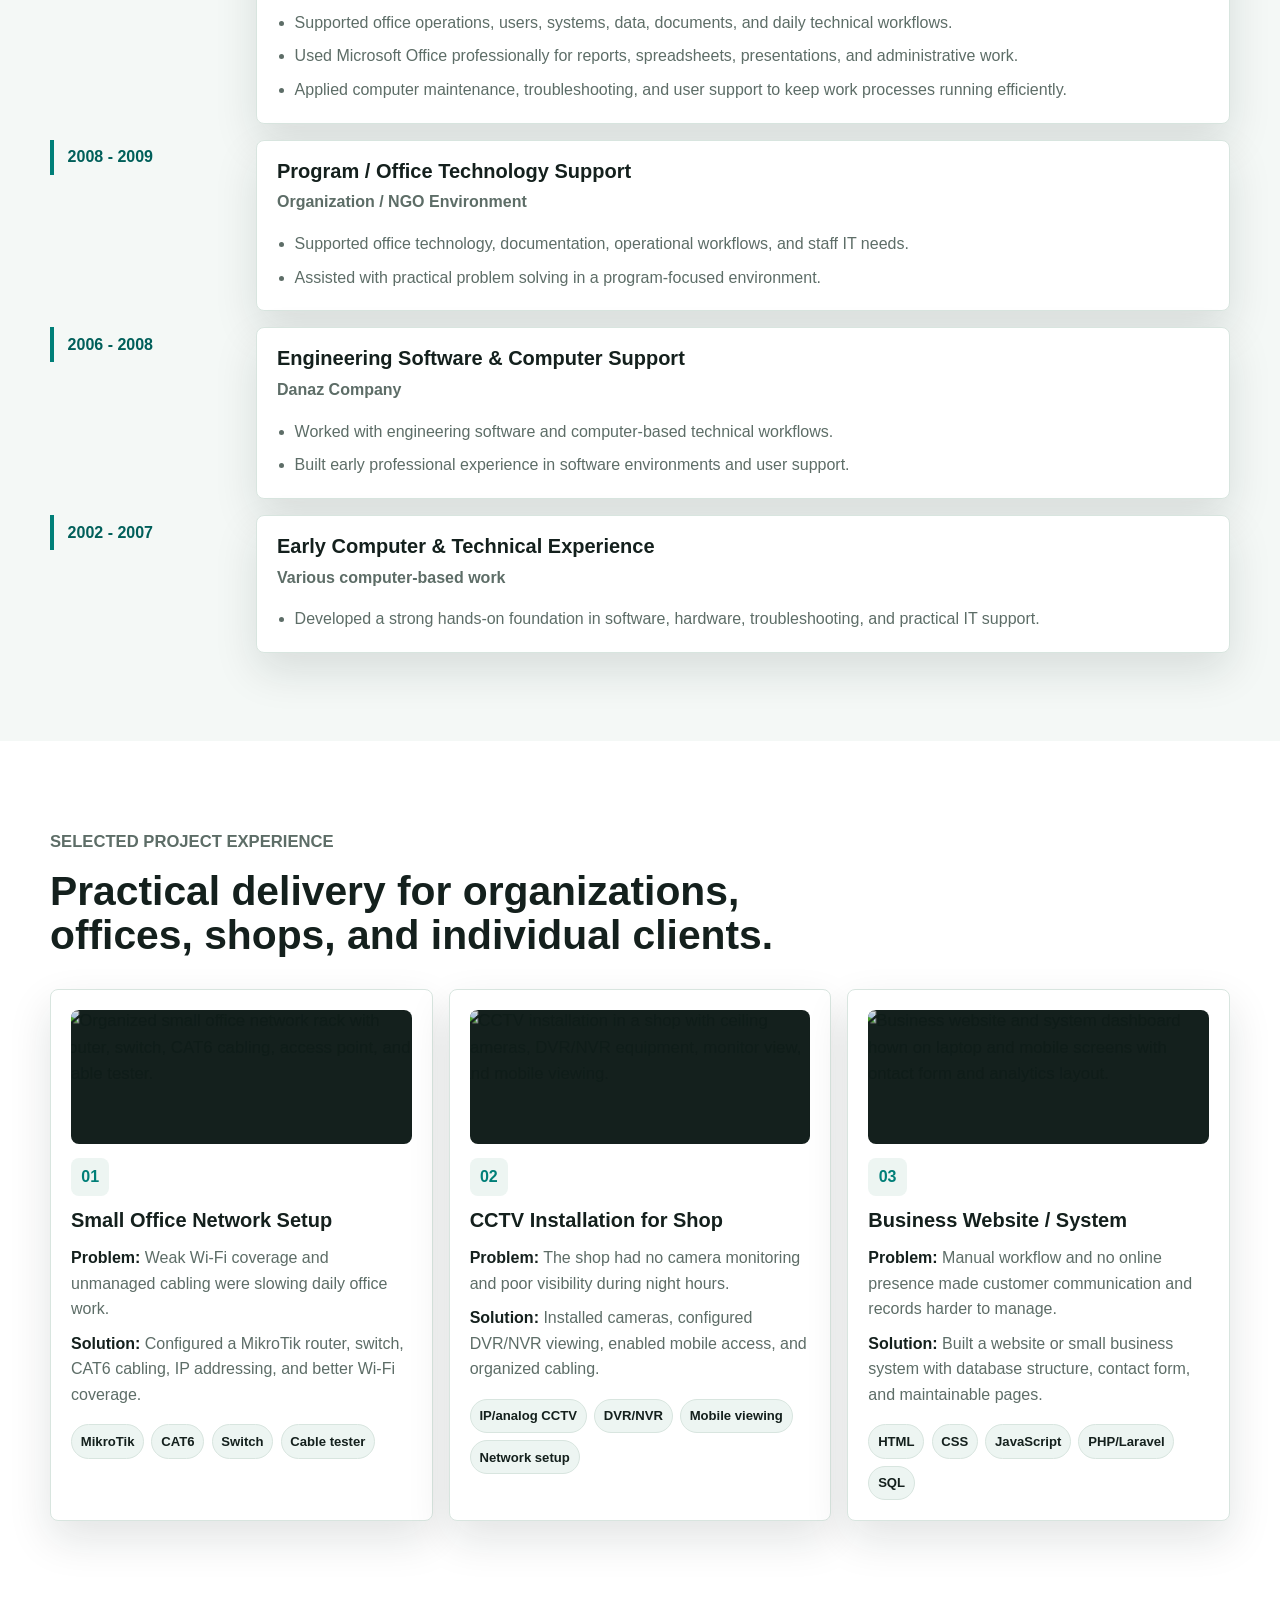
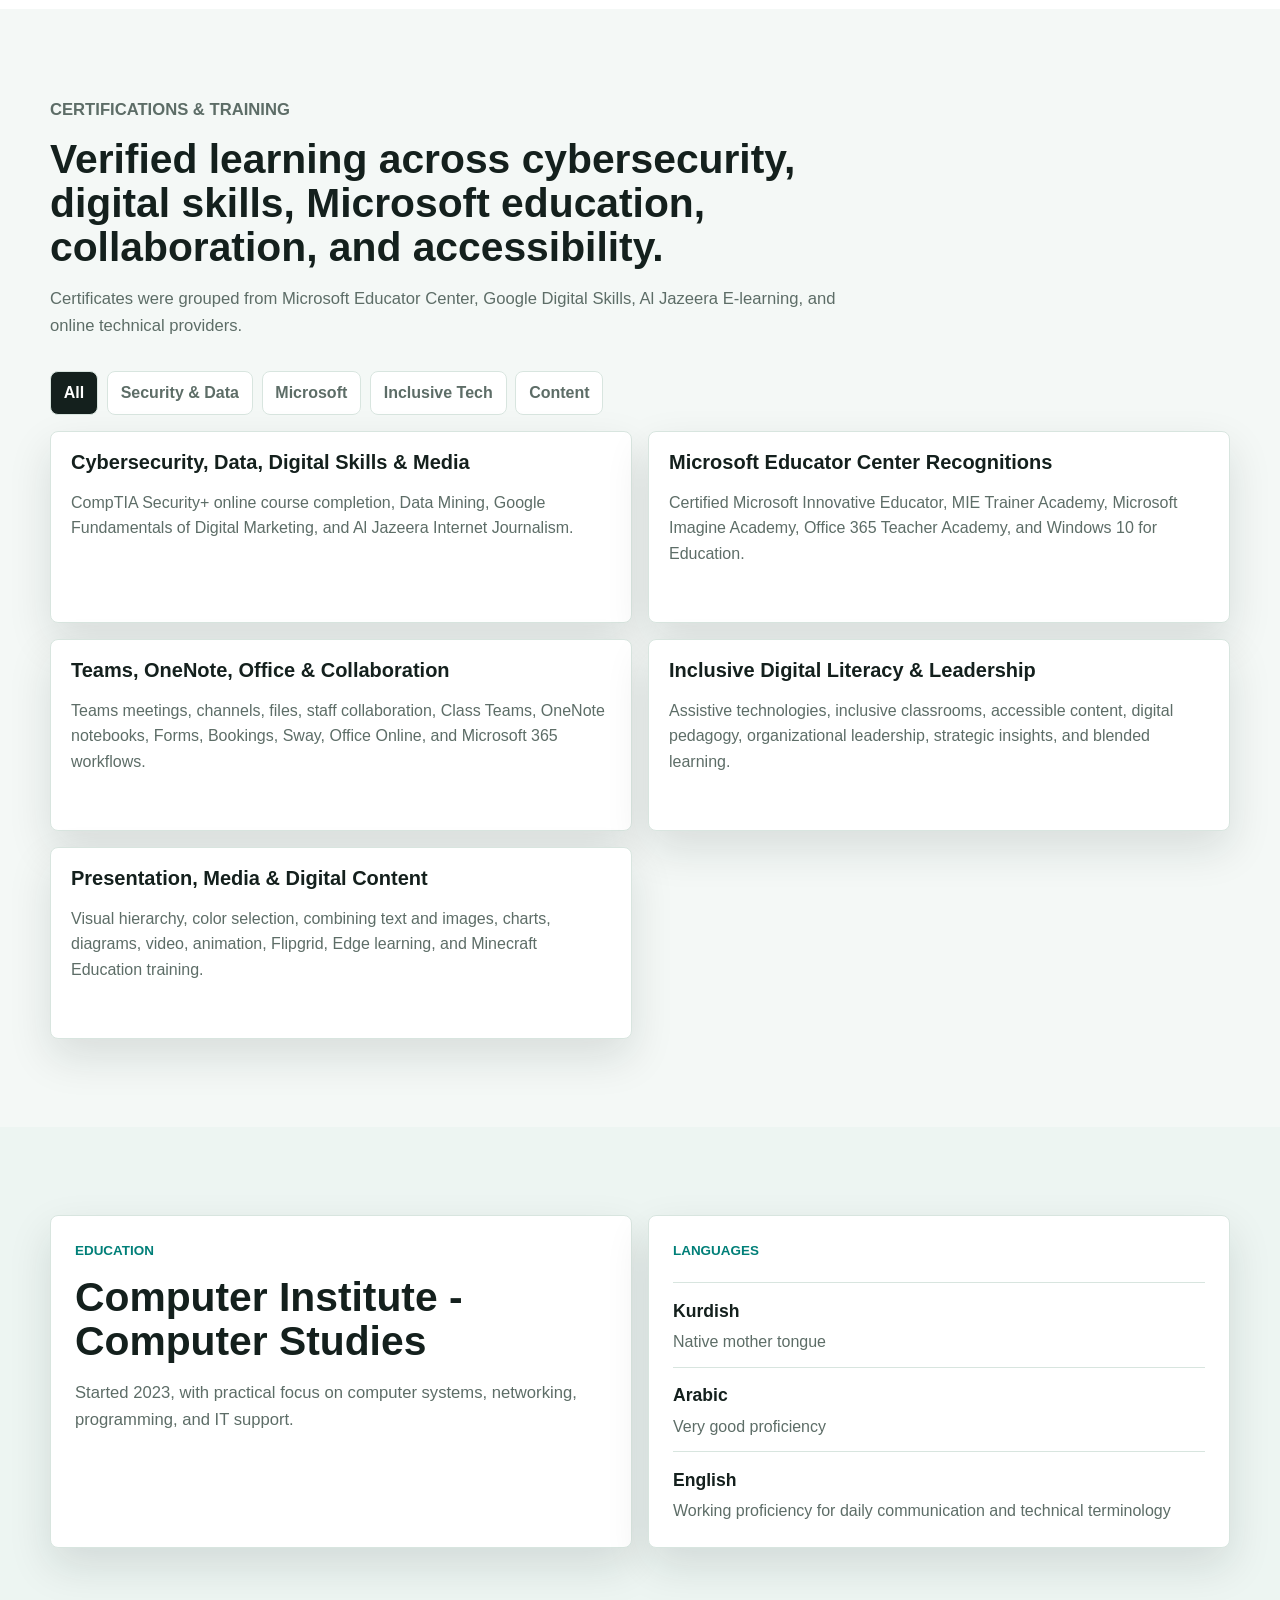
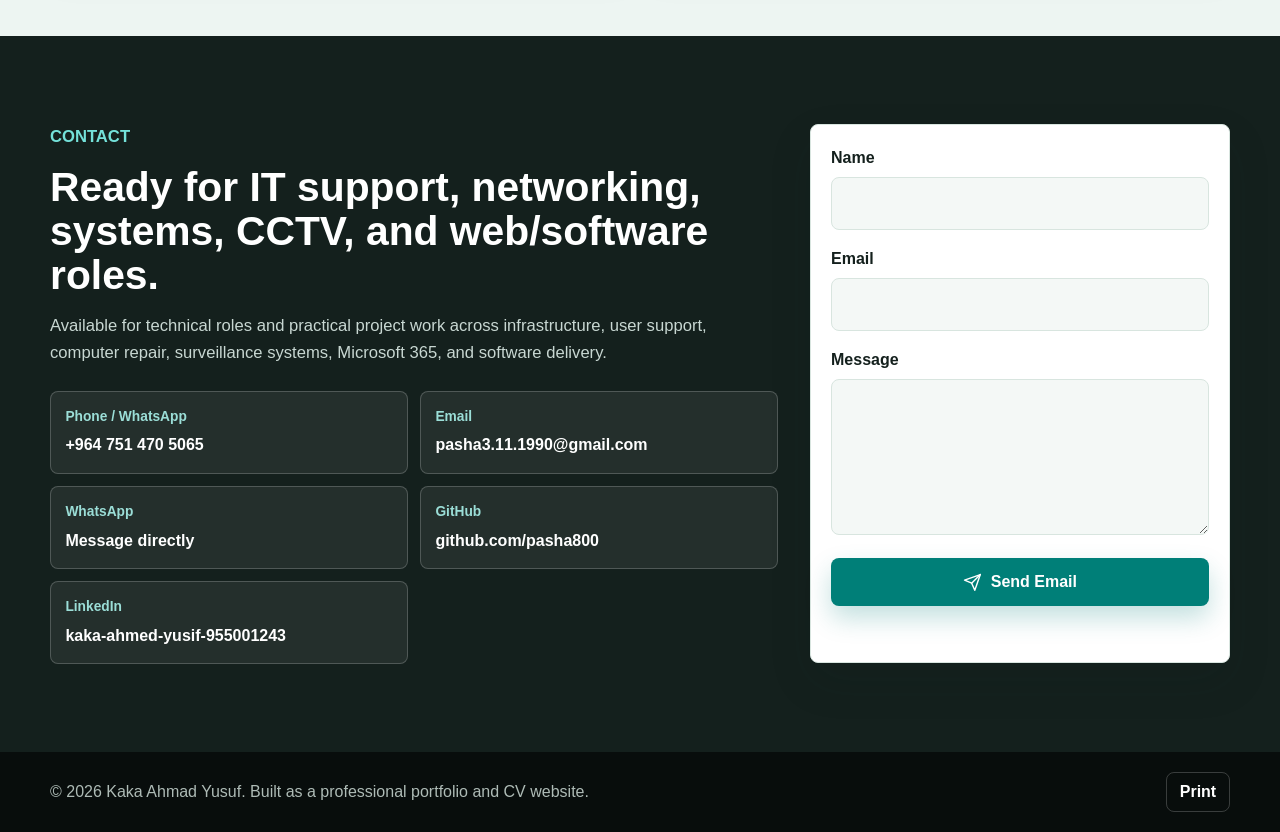
==== commit 31616de5: "Add LinkedIn link and update project images" ====
--- a/index.html
+++ b/index.html
@@ -132,6 +132,12 @@
               </svg>
               GitHub
             </a>
+            <a class="button button-ghost" href="https://www.linkedin.com/in/kaka-ahmed-yusif-955001243" target="_blank" rel="noreferrer">
+              <svg class="brand-icon" viewBox="0 0 24 24" aria-hidden="true">
+                <path d="M5 3.6A2.6 2.6 0 1 1 2.4 1 2.6 2.6 0 0 1 5 3.6ZM.4 8.2h4.2V23H.4V8.2Zm7.1 0h4v2h.1c.6-1.1 2-2.3 4.2-2.3 4.5 0 5.4 3 5.4 6.8V23H17v-7.4c0-1.8 0-4-2.4-4s-2.8 1.9-2.8 3.9V23H7.5V8.2Z"></path>
+              </svg>
+              LinkedIn
+            </a>
           </div>
           <div class="hero-facts" aria-label="Professional highlights">
             <div>
@@ -339,8 +345,8 @@
 
           <div class="card-grid project-grid">
             <article class="project-card reveal">
-              <div class="project-media project-media-network" aria-hidden="true">
-                <img src="hero-tech.png" alt="">
+              <div class="project-media project-media-network">
+                <img src="project-network-setup.png" alt="Organized small office network rack with router, switch, CAT6 cabling, access point, and cable tester.">
               </div>
               <span class="project-number">01</span>
               <h3>Small Office Network Setup</h3>
@@ -353,8 +359,8 @@
               </div>
             </article>
             <article class="project-card reveal">
-              <div class="project-media project-media-cctv" aria-hidden="true">
-                <img src="hero-tech.png" alt="">
+              <div class="project-media project-media-cctv">
+                <img src="project-cctv-installation.png" alt="CCTV installation in a shop with ceiling cameras, DVR/NVR equipment, monitor view, and mobile viewing.">
               </div>
               <span class="project-number">02</span>
               <h3>CCTV Installation for Shop</h3>
@@ -367,8 +373,8 @@
               </div>
             </article>
             <article class="project-card reveal">
-              <div class="project-media project-media-system" aria-hidden="true">
-                <img src="hero-tech.png" alt="">
+              <div class="project-media project-media-system">
+                <img src="project-business-system.png" alt="Business website and system dashboard shown on laptop and mobile screens with contact form and analytics layout.">
               </div>
               <span class="project-number">03</span>
               <h3>Business Website / System</h3>
--- a/styles.css
+++ b/styles.css
@@ -622,35 +622,28 @@
 .skill-meter {
   display: grid;
   grid-template-columns: 1fr auto;
-  gap: 0.65rem 1rem;
+  gap: 0.75rem 1rem;
   align-items: center;
-}
-
-.skill-meter span {
-  grid-column: 1 / -1;
-  position: relative;
-  height: 0.65rem;
-  overflow: hidden;
+  border: 1px solid var(--line);
+  border-radius: var(--radius);
+  background: var(--surface-strong);
+  padding: 0.95rem;
+}
+
+.skill-meter strong {
+  font-size: 1.1rem;
+}
+
+.skill-meter em {
+  justify-self: end;
+  border: 1px solid rgba(0, 127, 120, 0.22);
   border-radius: 999px;
-  background: var(--surface-strong);
-}
-
-.skill-meter span::after {
-  content: "";
-  position: absolute;
-  inset: 0 auto 0 0;
-  width: var(--level);
-  background: linear-gradient(90deg, var(--teal), var(--green), var(--amber));
-}
-
-.skill-meter strong {
-  font-size: 1.25rem;
-}
-
-.skill-meter em {
+  background: rgba(0, 127, 120, 0.08);
   color: var(--teal);
   font-style: normal;
   font-weight: 900;
+  padding: 0.35rem 0.65rem;
+  white-space: nowrap;
 }
 
 .skill-cloud {
@@ -710,21 +703,81 @@
 }
 
 .project-card {
-  min-height: 14.5rem;
+  min-height: 26rem;
+  display: grid;
+  align-content: start;
+  gap: 0.85rem;
   padding: 1.25rem;
 }
 
-.project-card span {
+.project-media {
+  height: 8.4rem;
+  overflow: hidden;
+  border-radius: var(--radius);
+  background: var(--ink);
+}
+
+.project-media img {
+  width: 100%;
+  height: 100%;
+  object-fit: cover;
+  filter: saturate(1.08) contrast(1.04);
+  opacity: 0.88;
+  transform: scale(1.05);
+}
+
+.project-media-network img {
+  object-position: 18% 50%;
+}
+
+.project-media-cctv img {
+  object-position: 52% 50%;
+}
+
+.project-media-system img {
+  object-position: 82% 50%;
+}
+
+.project-number {
   display: inline-flex;
   align-items: center;
   justify-content: center;
   width: 2.4rem;
   height: 2.4rem;
-  margin-bottom: 1rem;
   border-radius: var(--radius);
   background: var(--surface-strong);
   color: var(--teal);
   font-weight: 900;
+}
+
+.project-details {
+  display: grid;
+  gap: 0.55rem;
+}
+
+.project-details p {
+  margin: 0;
+}
+
+.project-details strong {
+  color: var(--ink);
+}
+
+.project-tools {
+  display: flex;
+  flex-wrap: wrap;
+  gap: 0.45rem;
+  margin-top: 0.2rem;
+}
+
+.project-tools span {
+  border: 1px solid var(--line);
+  border-radius: 999px;
+  background: var(--surface-strong);
+  color: var(--ink);
+  font-size: 0.82rem;
+  font-weight: 800;
+  padding: 0.35rem 0.55rem;
 }
 
 .filter-bar {
@@ -1157,6 +1210,10 @@
     grid-template-columns: 1fr;
   }
 
+  .skill-meter em {
+    justify-self: start;
+  }
+
   .timeline-item {
     grid-template-columns: 1fr;
   }
